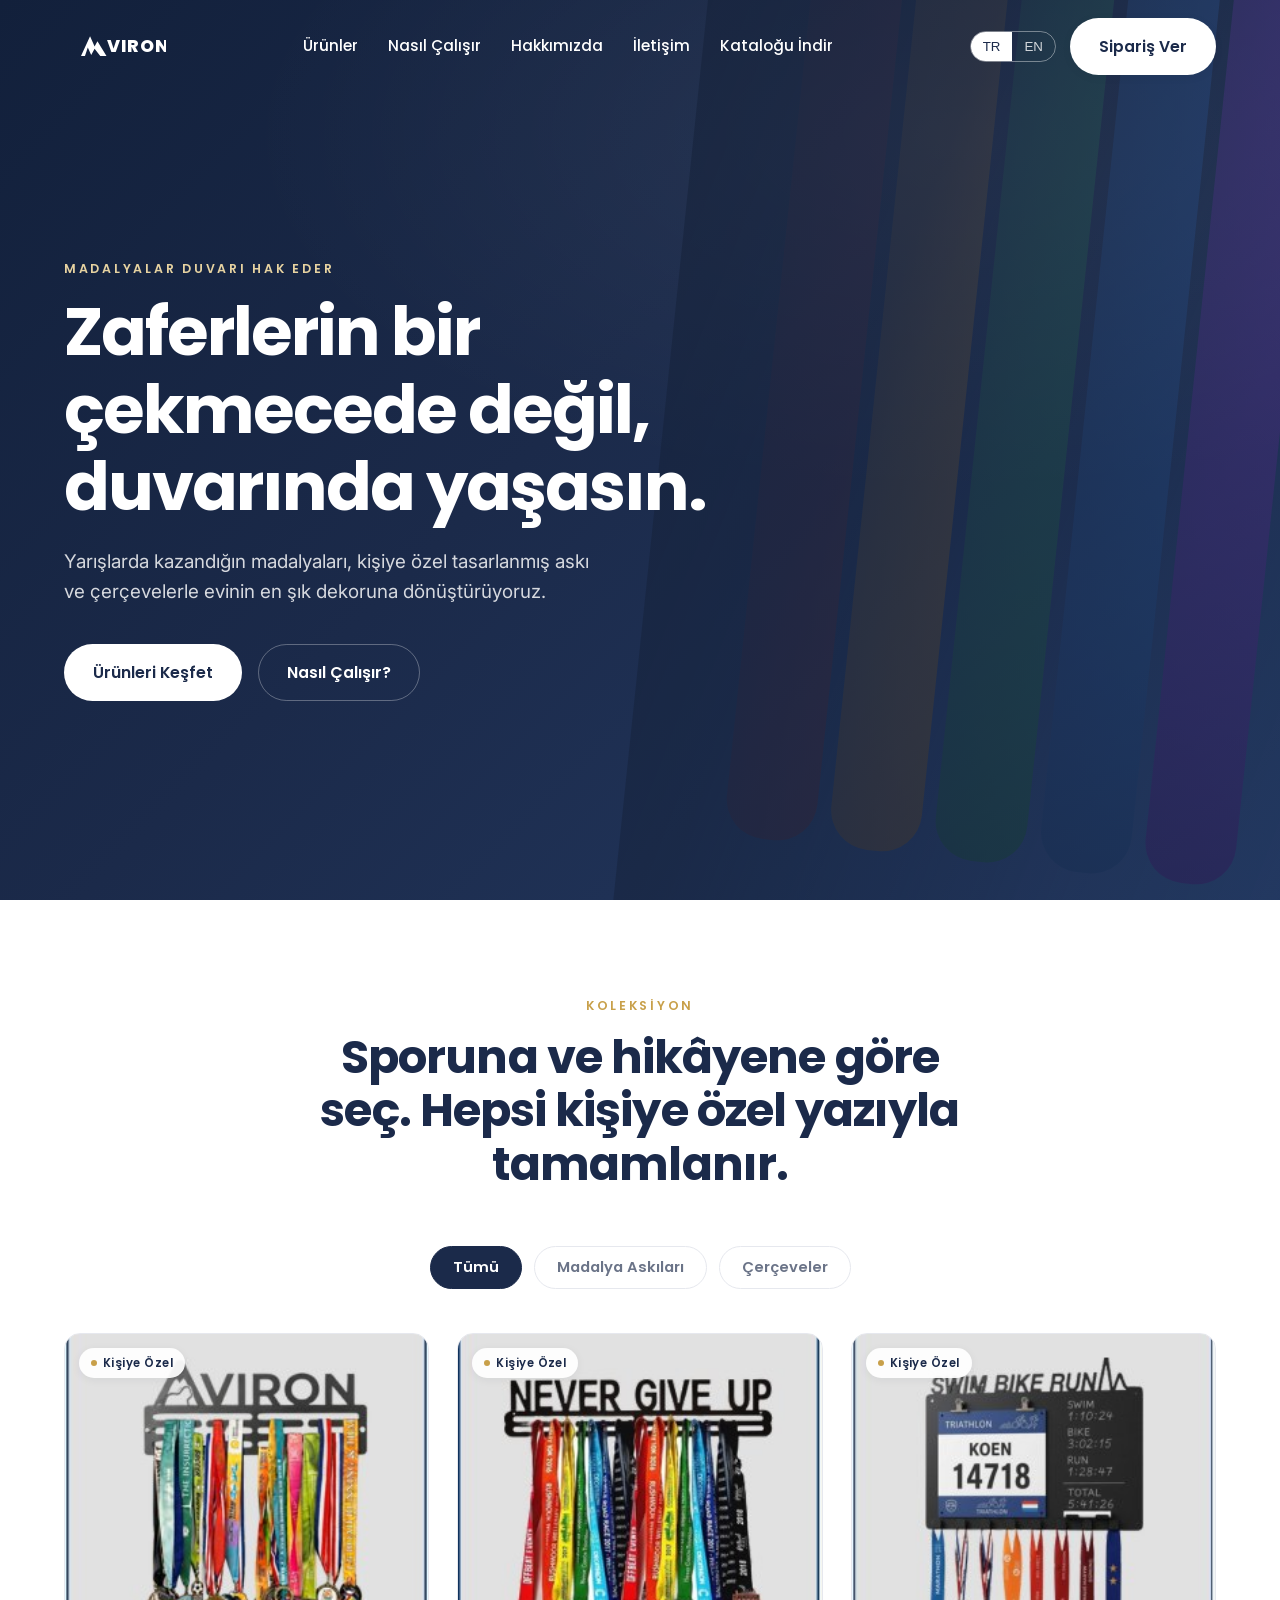
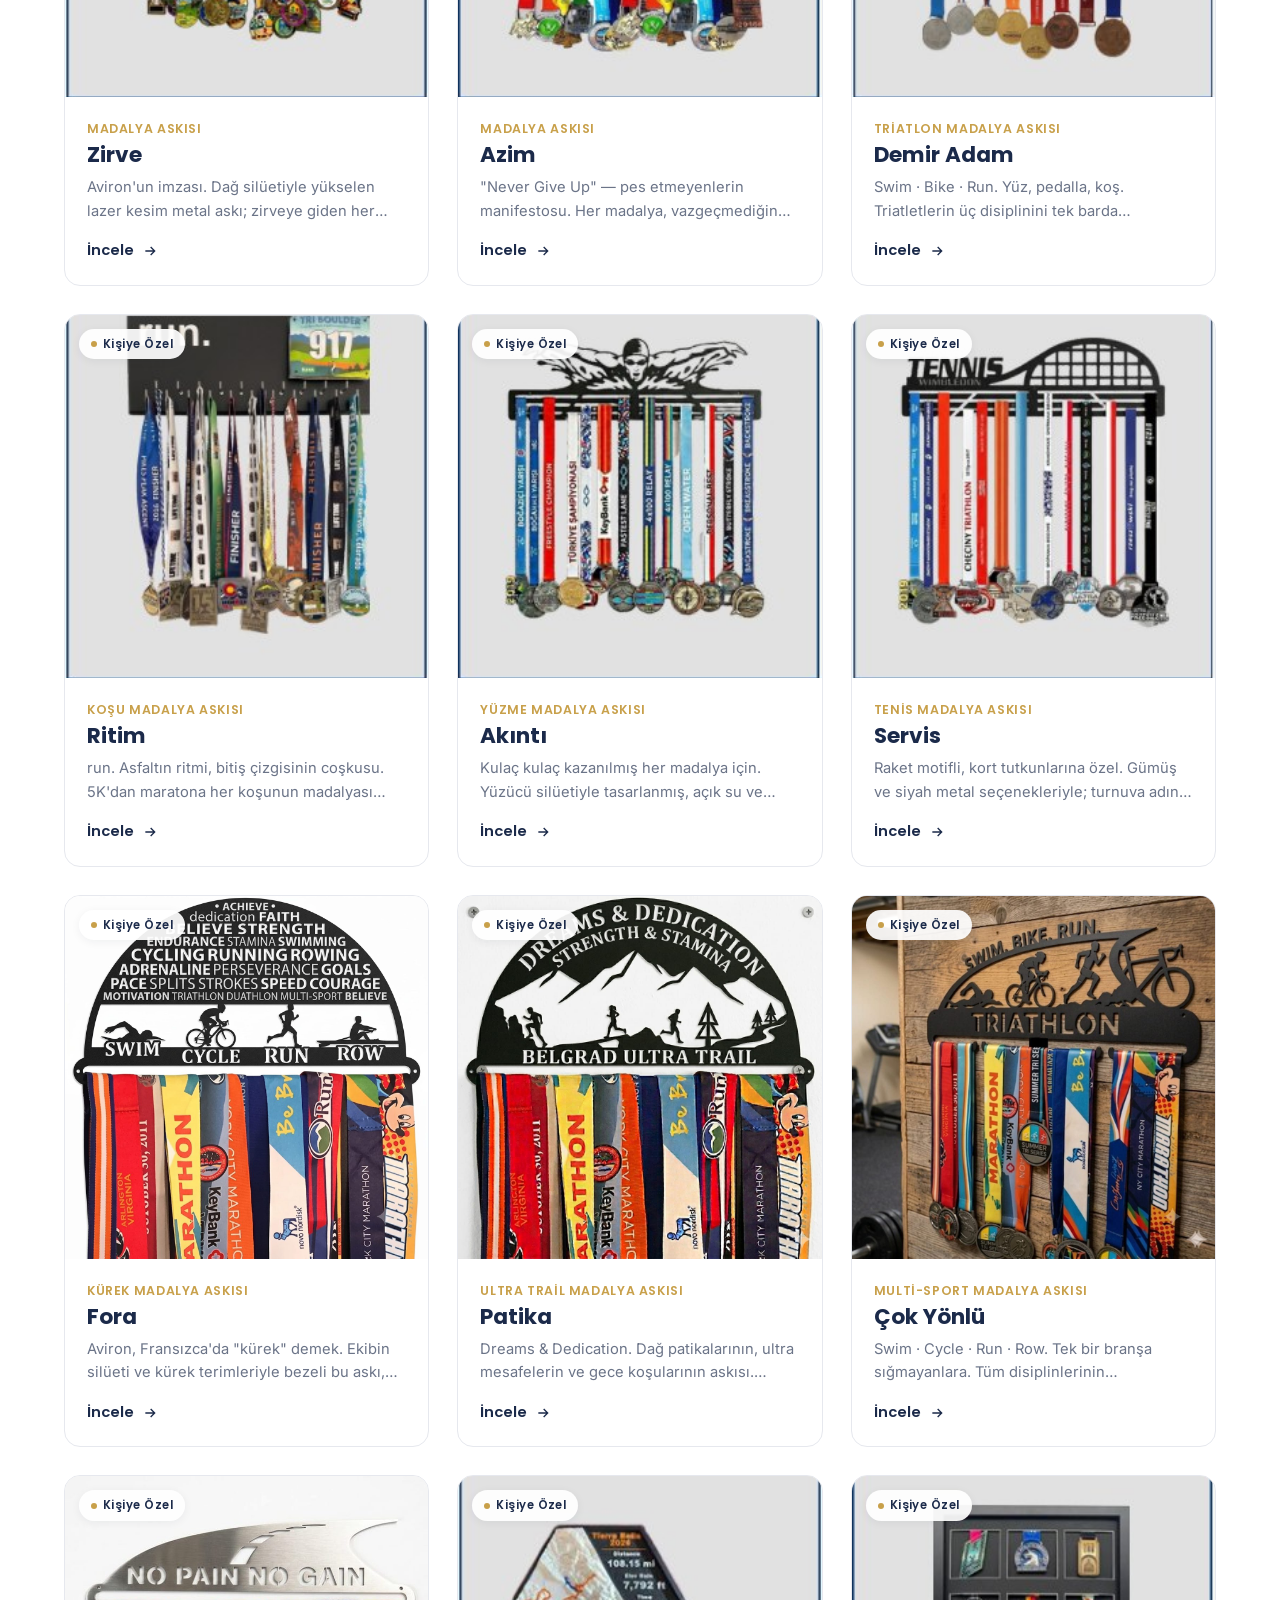
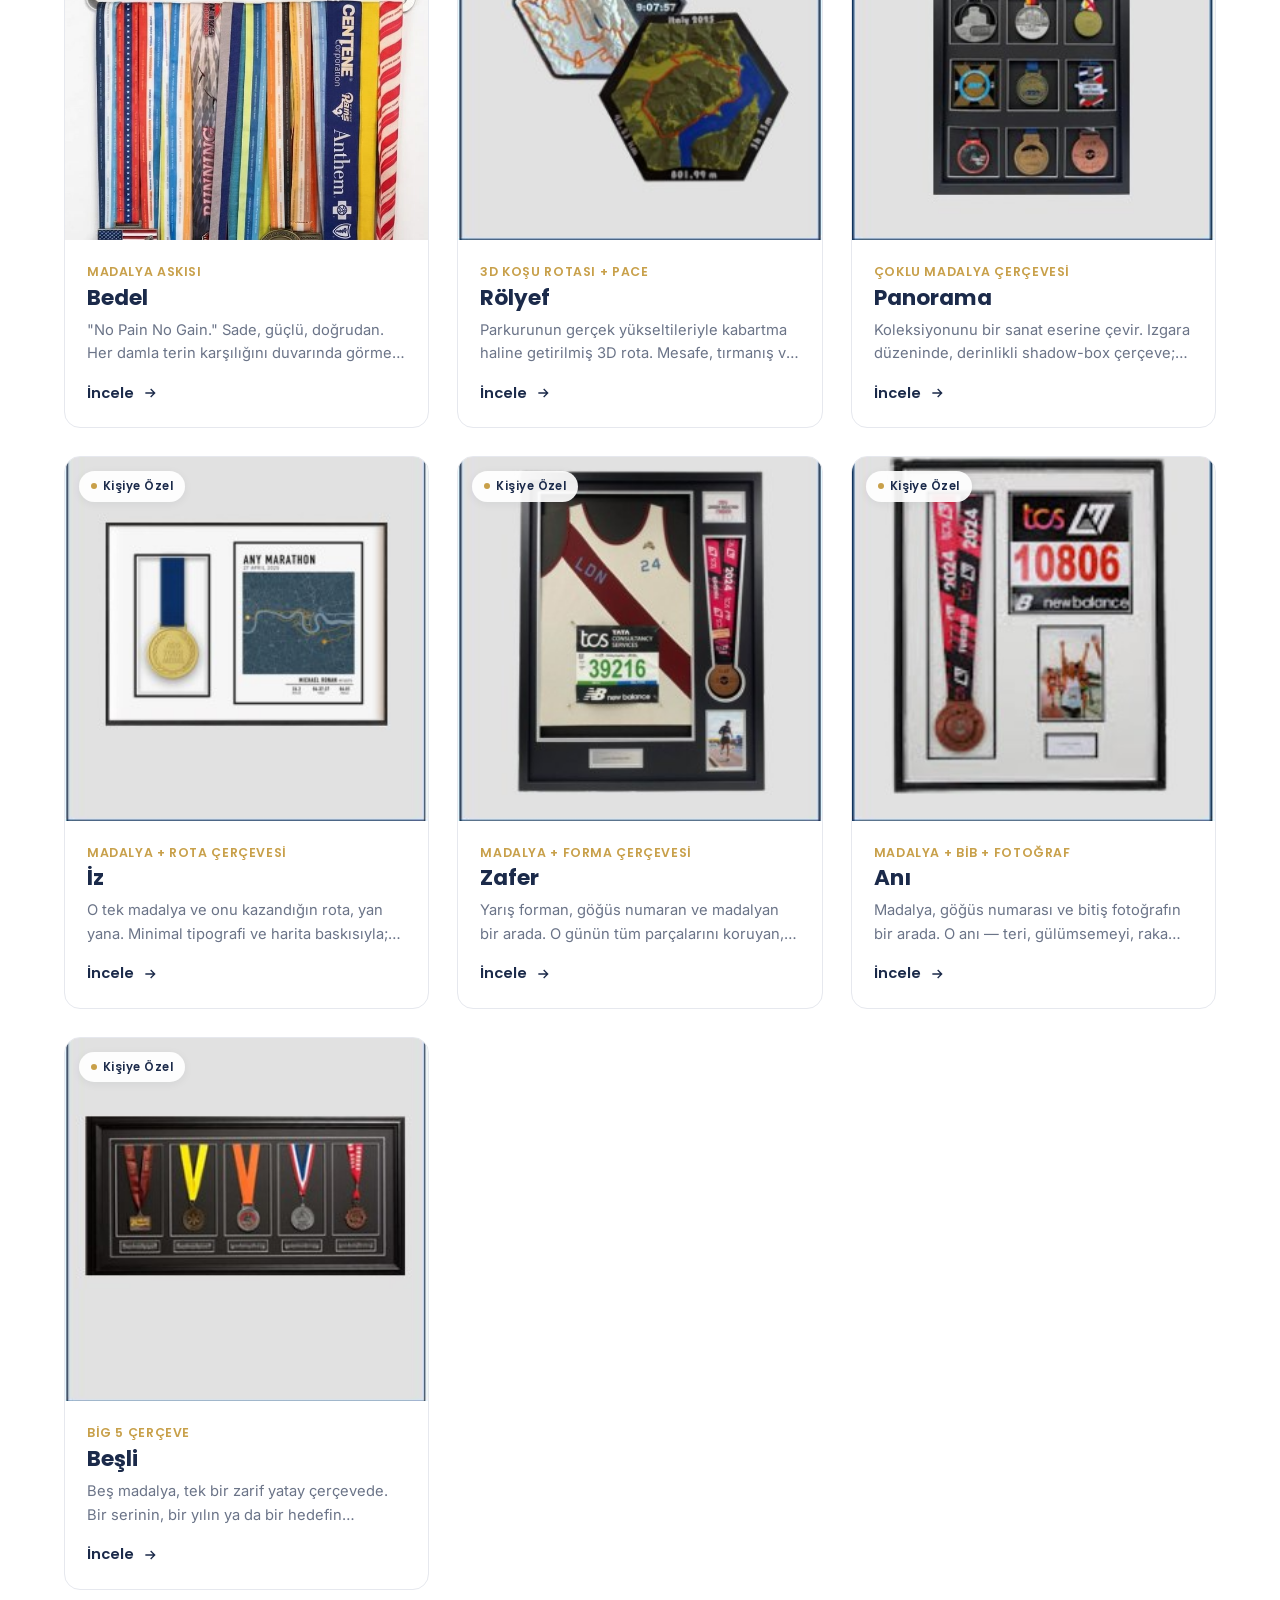
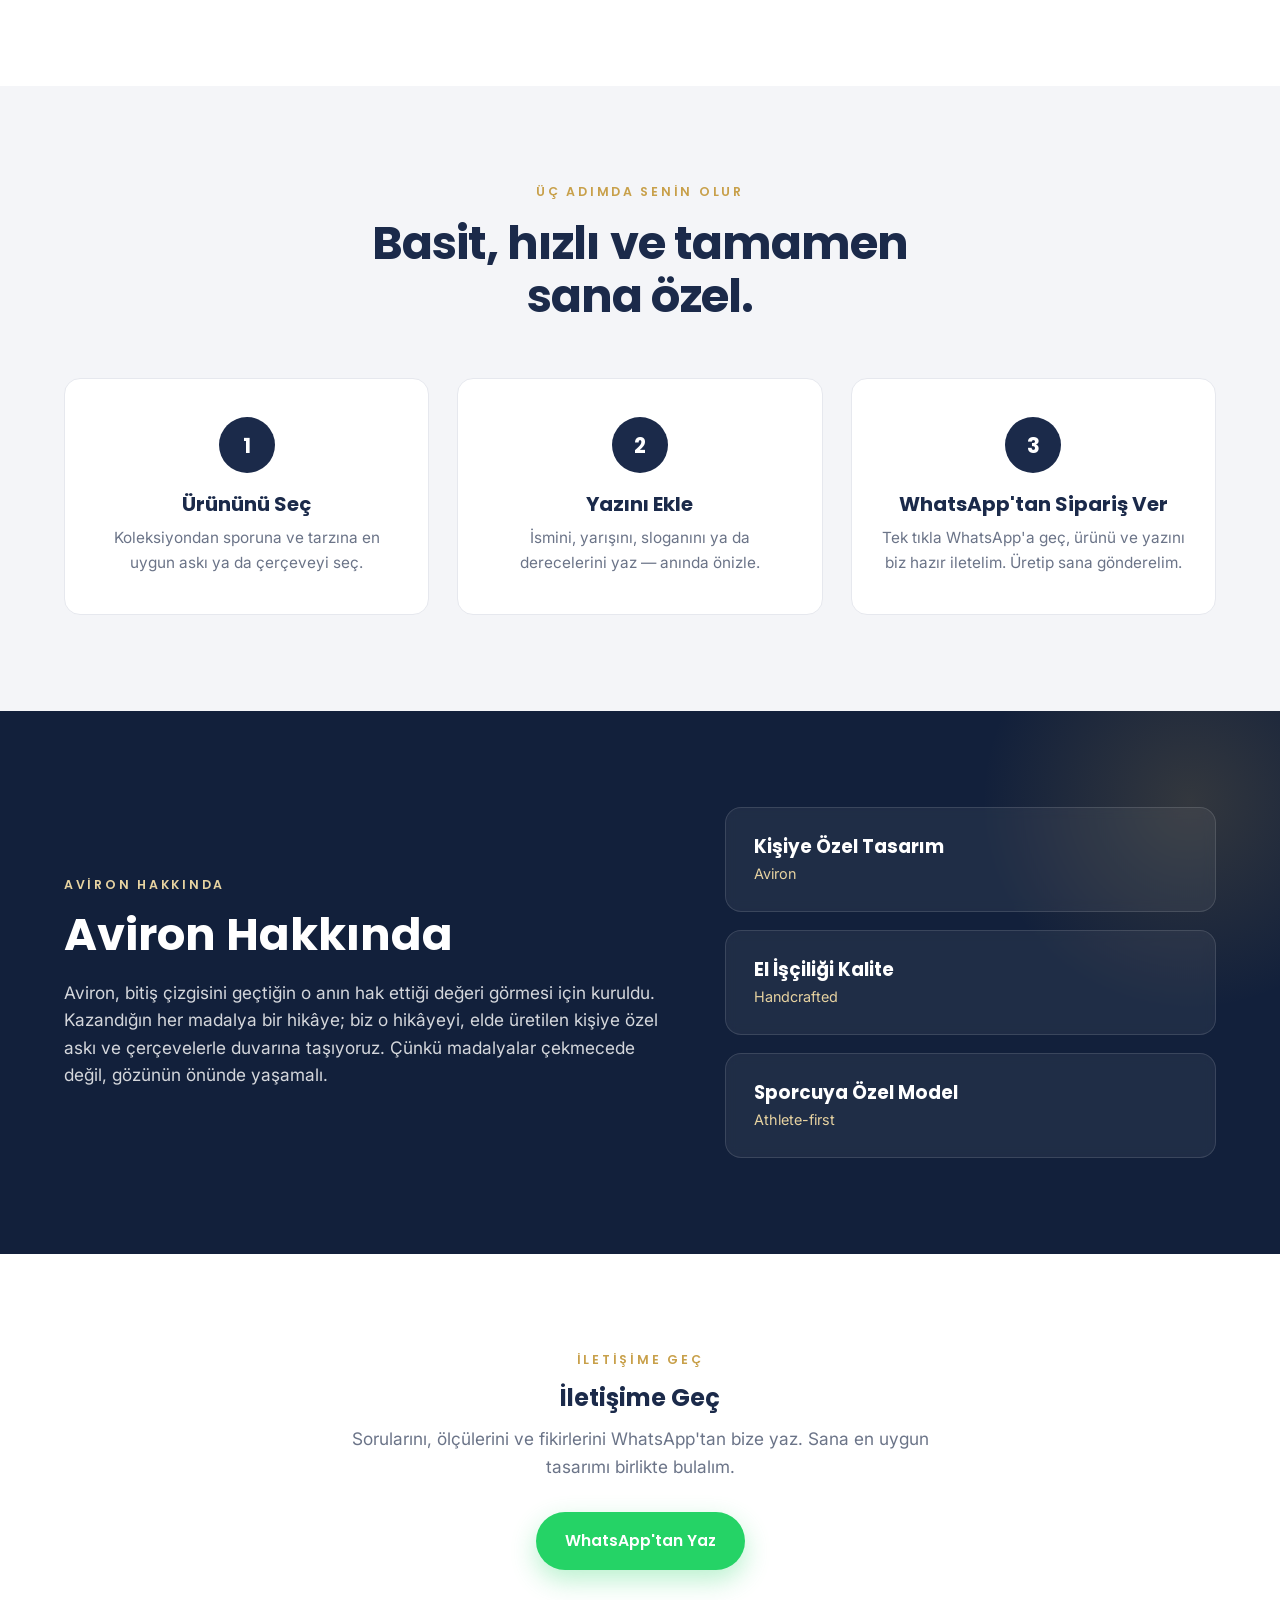
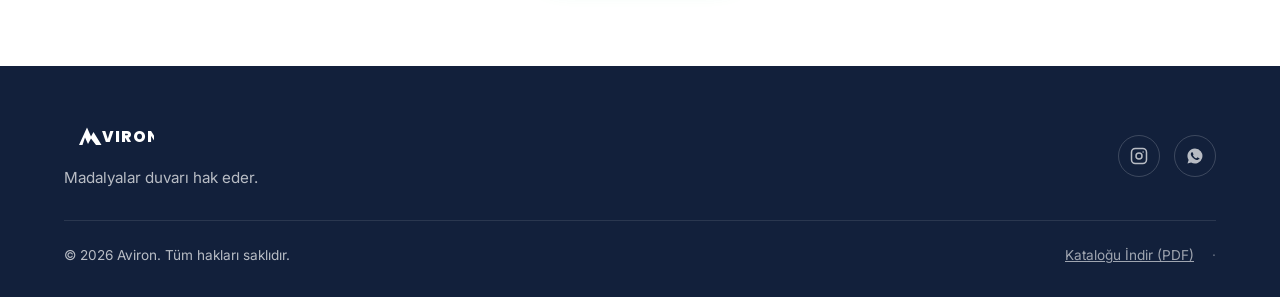
==== index.html @ 5ea45c28 "Add Aviron promo site with hidden admin panel Static, backend-free promo site for Aviron ("Medals De" ====
<!DOCTYPE html>
<html lang="tr">
<head>
  <meta charset="UTF-8">
  <meta name="viewport" content="width=device-width, initial-scale=1.0">
  <title>Aviron — Medals Deserve Walls</title>
  <meta name="description" content="Yarışlarda kazandığın madalyaları kişiye özel askı ve çerçevelerle evinin en şık dekoruna dönüştürüyoruz. Medals deserve walls.">
  <link rel="icon" type="image/svg+xml" href="assets/img/logo.svg">
  <link rel="preconnect" href="https://fonts.googleapis.com">
  <link rel="preconnect" href="https://fonts.gstatic.com" crossorigin>
  <link href="https://fonts.googleapis.com/css2?family=Inter:wght@400;500;600&family=Poppins:wght@500;600;700;800&display=swap" rel="stylesheet">
  <link rel="stylesheet" href="assets/css/style.css">
</head>
<body>

  <!-- ================= HEADER ================= -->
  <header class="site-header" id="header">
    <div class="container header-inner">
      <a href="#" class="logo" aria-label="Aviron">
        <svg viewBox="0 0 360 120" fill="currentColor" role="img" aria-label="Aviron">
          <path d="M60 92 L92 22 L108 58 L118 40 L150 92 L128 92 L108 66 L96 88 L84 62 L74 92 Z"/>
          <text x="150" y="78" font-family="Poppins,'Segoe UI',sans-serif" font-size="62" font-weight="800" letter-spacing="4">VIRON</text>
        </svg>
      </a>
      <nav class="nav" id="nav">
        <a href="#products" data-i18n="nav.products">Ürünler</a>
        <a href="#how" data-i18n="nav.how">Nasıl Çalışır</a>
        <a href="#about" data-i18n="nav.about">Hakkımızda</a>
        <a href="#contact" data-i18n="nav.contact">İletişim</a>
        <a href="#" id="navCatalog" data-i18n="nav.catalog">Kataloğu İndir</a>
      </nav>
      <div class="header-actions">
        <div class="lang-toggle" id="langToggle">
          <button data-lang="tr">TR</button>
          <button data-lang="en">EN</button>
        </div>
        <a href="#products" class="btn btn-primary nav-order-desktop" data-i18n="nav.order">Sipariş Ver</a>
        <button class="menu-toggle" id="menuToggle" aria-label="Menu">
          <span></span><span></span><span></span>
        </button>
      </div>
    </div>
  </header>

  <!-- ================= HERO ================= -->
  <section class="hero">
    <div class="hero-bg"></div>
    <div class="hero-ribbons"><span></span><span></span><span></span><span></span><span></span></div>
    <div class="container">
      <div class="hero-content">
        <span class="eyebrow" data-i18n="hero.tagline">MADALYALAR DUVARI HAK EDER</span>
        <h1 data-i18n="hero.title">Zaferlerin bir çekmecede değil, duvarında yaşasın.</h1>
        <p data-i18n="hero.subtitle">Yarışlarda kazandığın madalyaları, kişiye özel tasarlanmış askı ve çerçevelerle evinin en şık dekoruna dönüştürüyoruz.</p>
        <div class="hero-actions">
          <a href="#products" class="btn btn-light" data-i18n="hero.cta">Ürünleri Keşfet</a>
          <a href="#how" class="btn btn-ghost" style="color:#fff;border-color:rgba(255,255,255,.3)" data-i18n="hero.cta2">Nasıl Çalışır?</a>
        </div>
      </div>
    </div>
  </section>

  <!-- ================= PRODUCTS ================= -->
  <section class="section" id="products">
    <div class="container">
      <div class="section-head reveal">
        <span class="eyebrow" data-i18n="products.title">Koleksiyon</span>
        <h2 data-i18n="products.subtitle">Sporuna ve hikâyene göre seç.</h2>
      </div>
      <div class="filters reveal" id="filters">
        <button class="filter-btn active" data-filter="all" data-i18n="filter.all">Tümü</button>
        <button class="filter-btn" data-filter="aski" data-i18n="filter.aski">Madalya Askıları</button>
        <button class="filter-btn" data-filter="cerceve" data-i18n="filter.cerceve">Çerçeveler</button>
      </div>
      <div class="grid" id="productGrid"><!-- JS renders here --></div>
    </div>
  </section>

  <!-- ================= HOW IT WORKS ================= -->
  <section class="section how" id="how">
    <div class="container">
      <div class="section-head reveal">
        <span class="eyebrow" data-i18n="how.title">Üç Adımda Senin Olur</span>
        <h2 data-i18n="how.subtitle">Basit, hızlı ve tamamen sana özel.</h2>
      </div>
      <div class="steps">
        <div class="step reveal">
          <div class="step-num">1</div>
          <h3 data-i18n="how.step1.t">Ürününü Seç</h3>
          <p data-i18n="how.step1.d">Koleksiyondan sporuna en uygun askı ya da çerçeveyi seç.</p>
        </div>
        <div class="step reveal">
          <div class="step-num">2</div>
          <h3 data-i18n="how.step2.t">Yazını Ekle</h3>
          <p data-i18n="how.step2.d">İsmini, yarışını ya da sloganını yaz — anında önizle.</p>
        </div>
        <div class="step reveal">
          <div class="step-num">3</div>
          <h3 data-i18n="how.step3.t">WhatsApp'tan Sipariş Ver</h3>
          <p data-i18n="how.step3.d">Tek tıkla WhatsApp'a geç, ürünü ve yazını biz hazır iletelim.</p>
        </div>
      </div>
    </div>
  </section>

  <!-- ================= ABOUT ================= -->
  <section class="section about" id="about">
    <div class="container">
      <div class="about-inner">
        <div class="reveal">
          <span class="eyebrow" data-i18n="about.title">Aviron Hakkında</span>
          <h2 data-i18n="about.title">Aviron Hakkında</h2>
          <p data-i18n="about.body">Aviron, bitiş çizgisini geçtiğin o anın hak ettiği değeri görmesi için kuruldu.</p>
        </div>
        <div class="stats reveal">
          <div class="stat"><b data-i18n="about.stat1">Kişiye Özel Tasarım</b><span>Aviron</span></div>
          <div class="stat"><b data-i18n="about.stat2">El İşçiliği Kalite</b><span>Handcrafted</span></div>
          <div class="stat"><b data-i18n="about.stat3">Sporcuya Özel Model</b><span>Athlete-first</span></div>
        </div>
      </div>
    </div>
  </section>

  <!-- ================= CONTACT ================= -->
  <section class="section contact" id="contact">
    <div class="container reveal">
      <span class="eyebrow" data-i18n="contact.title">İletişime Geç</span>
      <h2 data-i18n="contact.title">İletişime Geç</h2>
      <p data-i18n="contact.subtitle">Sorularını ve fikirlerini WhatsApp'tan bize yaz.</p>
      <a href="#" class="btn btn-wa" id="contactWa" data-i18n="contact.whatsapp">WhatsApp'tan Yaz</a>
    </div>
  </section>

  <!-- ================= FOOTER ================= -->
  <footer class="site-footer">
    <div class="container">
      <div class="footer-inner">
        <div>
          <a href="#" class="logo" style="margin-bottom:14px">
            <svg viewBox="0 0 360 120" fill="currentColor" role="img" aria-label="Aviron">
              <path d="M60 92 L92 22 L108 58 L118 40 L150 92 L128 92 L108 66 L96 88 L84 62 L74 92 Z"/>
              <text x="150" y="78" font-family="Poppins,'Segoe UI',sans-serif" font-size="62" font-weight="800" letter-spacing="4">VIRON</text>
            </svg>
          </a>
          <p data-i18n="footer.tagline">Madalyalar duvarı hak eder.</p>
        </div>
        <div class="footer-social">
          <a href="#" id="footerIg" aria-label="Instagram">
            <svg viewBox="0 0 24 24" fill="none" stroke="currentColor" stroke-width="2"><rect x="2" y="2" width="20" height="20" rx="5"/><circle cx="12" cy="12" r="4"/><circle cx="17.5" cy="6.5" r="1" fill="currentColor" stroke="none"/></svg>
          </a>
          <a href="#" id="footerWa" aria-label="WhatsApp">
            <svg viewBox="0 0 24 24" fill="currentColor"><path d="M12 2a10 10 0 0 0-8.5 15.3L2 22l4.8-1.4A10 10 0 1 0 12 2Zm5.3 14.1c-.2.6-1.3 1.2-1.8 1.2-.5.1-1 .2-3.3-.7-2.8-1.1-4.6-4-4.7-4.2-.1-.2-1.1-1.5-1.1-2.8 0-1.3.7-2 .9-2.2.2-.3.5-.3.7-.3h.5c.2 0 .4 0 .6.5l.8 2c.1.2.1.3 0 .5l-.4.6c-.2.2-.3.4-.1.7.2.3.8 1.3 1.7 2.1 1.2 1 2.1 1.3 2.4 1.5.3.1.5.1.6-.1l.7-.9c.2-.3.4-.2.6-.1l1.9.9c.3.1.4.2.5.3 0 .2 0 .8-.2 1.5Z"/></svg>
          </a>
        </div>
      </div>
      <div class="footer-bottom">
        <span>© <span id="year"></span> Aviron. <span data-i18n="footer.rights">Tüm hakları saklıdır.</span></span>
        <span style="display:flex;gap:18px;align-items:center">
          <a href="#" id="footerCatalog" style="opacity:.85;text-decoration:underline" data-i18n="catalog.download">Kataloğu İndir (PDF)</a>
          <a href="/admin.html" rel="nofollow">·</a>
        </span>
      </div>
    </div>
  </footer>

  <!-- ================= PRODUCT DETAIL OVERLAY ================= -->
  <div class="detail-overlay" id="detailOverlay">
    <div class="detail" id="detailBox"><!-- JS renders here --></div>
  </div>

  <script src="assets/js/config.js"></script>
  <script src="assets/js/products.js"></script>
  <script src="assets/js/app.js"></script>
</body>
</html>
---- assets/css/style.css ----
/* ============================================================
   AVIRON — Design System
   ============================================================ */
:root{
  --navy:#1B2A4A;
  --navy-2:#243a63;
  --navy-deep:#12203b;
  --ink:#1c2230;
  --muted:#6b7488;
  --line:#e6e8ee;
  --bg:#ffffff;
  --bg-soft:#f4f5f8;
  --bg-soft-2:#eceef3;
  --white:#ffffff;
  --gold:#c8a04a;
  --gold-soft:#e7d3a1;
  /* medal ribbon accents */
  --r1:#e23b3b; --r2:#f0a125; --r3:#2fa36b; --r4:#2f6fd0; --r5:#7a3fd0;
  --radius:16px;
  --radius-sm:10px;
  --shadow-sm:0 2px 10px rgba(18,32,59,.06);
  --shadow:0 14px 40px rgba(18,32,59,.12);
  --shadow-lg:0 30px 80px rgba(18,32,59,.20);
  --ease:cubic-bezier(.22,.61,.36,1);
  --maxw:1200px;
  --font-head:'Poppins','Segoe UI',sans-serif;
  --font-body:'Inter','Segoe UI',sans-serif;
}
*{box-sizing:border-box;margin:0;padding:0}
html{scroll-behavior:smooth}
body{
  font-family:var(--font-body);
  color:var(--ink);
  background:var(--bg);
  line-height:1.6;
  -webkit-font-smoothing:antialiased;
  overflow-x:hidden;
}
h1,h2,h3,h4{font-family:var(--font-head);font-weight:700;line-height:1.15;color:var(--navy)}
a{color:inherit;text-decoration:none}
img{max-width:100%;display:block}
.container{max-width:var(--maxw);margin:0 auto;padding:0 24px}
.eyebrow{
  font-family:var(--font-head);font-weight:600;font-size:.78rem;letter-spacing:.22em;
  text-transform:uppercase;color:var(--gold);margin-bottom:14px;display:block
}
.section{padding:96px 0}
.section-head{max-width:640px;margin:0 auto 56px;text-align:center}
.section-head h2{font-size:clamp(1.9rem,4vw,2.9rem);letter-spacing:-.02em}
.section-head p{color:var(--muted);margin-top:14px;font-size:1.06rem}

/* ---------- Buttons ---------- */
.btn{
  display:inline-flex;align-items:center;gap:10px;justify-content:center;
  font-family:var(--font-head);font-weight:600;font-size:.98rem;
  padding:15px 28px;border-radius:100px;border:1.5px solid transparent;
  cursor:pointer;transition:transform .25s var(--ease),box-shadow .25s var(--ease),background .25s,color .25s;
  white-space:nowrap;
}
.btn:hover{transform:translateY(-2px)}
.btn-primary{background:var(--navy);color:#fff;box-shadow:var(--shadow-sm)}
.btn-primary:hover{background:var(--navy-2);box-shadow:var(--shadow)}
.btn-ghost{background:transparent;color:var(--navy);border-color:var(--line)}
.btn-ghost:hover{border-color:var(--navy);background:var(--bg-soft)}
.btn-light{background:#fff;color:var(--navy)}
.btn-wa{background:#25D366;color:#fff;box-shadow:0 10px 26px rgba(37,211,102,.32)}
.btn-wa:hover{background:#1eb958;box-shadow:0 16px 34px rgba(37,211,102,.4)}
.btn-block{width:100%}
.btn svg{width:20px;height:20px}

/* ---------- Header ---------- */
.site-header{
  position:fixed;top:0;left:0;right:0;z-index:100;
  padding:18px 0;transition:padding .3s var(--ease),background .3s,box-shadow .3s;
}
.site-header.scrolled{padding:10px 0;background:rgba(255,255,255,.9);backdrop-filter:blur(14px);box-shadow:var(--shadow-sm)}
.header-inner{display:flex;align-items:center;justify-content:space-between;gap:24px}
.logo{display:flex;align-items:center;color:var(--navy)}
.logo svg{height:34px;width:auto;display:block}
/* Inline SVG uses currentColor, so the logo follows the .logo color.
   White over the dark hero, navy once the header gains a light background. */
.site-header .logo{color:#fff;transition:color .3s}
.site-header.scrolled .logo{color:var(--navy)}
.nav{display:flex;align-items:center;gap:30px}
.nav a{font-family:var(--font-head);font-weight:500;font-size:.95rem;color:var(--ink);position:relative;transition:color .2s}
.nav a::after{content:"";position:absolute;left:0;bottom:-6px;width:0;height:2px;background:var(--gold);transition:width .3s var(--ease)}
.nav a:hover{color:var(--navy)}
.nav a:hover::after{width:100%}
.header-actions{display:flex;align-items:center;gap:14px}
.lang-toggle{
  display:flex;border:1.5px solid var(--line);border-radius:100px;overflow:hidden;font-family:var(--font-head);font-weight:600;font-size:.8rem
}
.lang-toggle button{background:transparent;border:none;padding:7px 12px;cursor:pointer;color:var(--muted);transition:.2s}
.lang-toggle button.active{background:var(--navy);color:#fff}
.menu-toggle{display:none;background:none;border:none;cursor:pointer;padding:6px}
.menu-toggle span{display:block;width:24px;height:2px;background:var(--navy);margin:5px 0;transition:.3s}

/* --- Adaptive header: light controls over the dark hero (top),
       switching to normal dark-on-light once the header is scrolled --- */
.site-header .nav a{color:#fff}
.site-header .nav a:hover{color:#fff}
.site-header.scrolled .nav a{color:var(--ink)}
.site-header.scrolled .nav a:hover{color:var(--navy)}

.site-header .lang-toggle{border-color:rgba(255,255,255,.4)}
.site-header .lang-toggle button{color:rgba(255,255,255,.8)}
.site-header .lang-toggle button.active{background:#fff;color:var(--navy)}
.site-header.scrolled .lang-toggle{border-color:var(--line)}
.site-header.scrolled .lang-toggle button{color:var(--muted)}
.site-header.scrolled .lang-toggle button.active{background:var(--navy);color:#fff}

.site-header .nav-order-desktop{background:#fff;color:var(--navy)}
.site-header .nav-order-desktop:hover{background:rgba(255,255,255,.88)}
.site-header.scrolled .nav-order-desktop{background:var(--navy);color:#fff}
.site-header.scrolled .nav-order-desktop:hover{background:var(--navy-2)}

.site-header .menu-toggle span{background:#fff}
.site-header.scrolled .menu-toggle span{background:var(--navy)}

/* ---------- Hero ---------- */
.hero{position:relative;min-height:100vh;display:flex;align-items:center;overflow:hidden;background:var(--navy-deep)}
.hero-bg{position:absolute;inset:0;z-index:0}
.hero-bg::before{
  content:"";position:absolute;inset:0;
  background:
    radial-gradient(1200px 600px at 75% 15%, rgba(255,255,255,.06), transparent 60%),
    linear-gradient(135deg,#12203b 0%,#1B2A4A 45%,#243a63 100%);
}
.hero-ribbons{position:absolute;top:-6%;right:-4%;bottom:-6%;width:40%;display:flex;gap:14px;
  opacity:.5;z-index:0;transform:rotate(6deg);transform-origin:top right;filter:saturate(.85)}
.hero-ribbons span{flex:1;border-radius:0 0 40px 40px;transform:translateY(-6%);animation:sway 7s ease-in-out infinite}
.hero-ribbons span:nth-child(1){background:linear-gradient(180deg,var(--r1),#5c1717);animation-delay:0s}
.hero-ribbons span:nth-child(2){background:linear-gradient(180deg,var(--r2),#6b430c);animation-delay:.5s}
.hero-ribbons span:nth-child(3){background:linear-gradient(180deg,var(--r3),#0f4429);animation-delay:1s}
.hero-ribbons span:nth-child(4){background:linear-gradient(180deg,var(--r4),#12305e);animation-delay:1.5s}
.hero-ribbons span:nth-child(5){background:linear-gradient(180deg,var(--r5),#331861);animation-delay:2s}
.hero-ribbons::after{content:"";position:absolute;inset:-20%;
  background:linear-gradient(105deg,var(--navy-deep) 8%,rgba(18,32,59,.85) 34%,rgba(18,32,59,.25) 70%,transparent 100%)}
@keyframes sway{0%,100%{transform:translateY(-6%)}50%{transform:translateY(-2%)}}
.hero .container{position:relative;z-index:2;width:100%}
.hero-content{max-width:660px;color:#fff;padding:120px 0 60px}
.hero-content .eyebrow{color:var(--gold-soft)}
.hero-content h1{color:#fff;font-size:clamp(2.4rem,5.5vw,4.2rem);letter-spacing:-.03em;margin-bottom:22px}
.hero-content p{font-size:1.18rem;color:rgba(255,255,255,.82);max-width:540px;margin-bottom:36px}
.hero-actions{display:flex;gap:16px;flex-wrap:wrap}
.scroll-cue{position:absolute;bottom:28px;left:50%;transform:translateX(-50%);z-index:2;color:rgba(255,255,255,.6);font-size:.75rem;letter-spacing:.2em;text-transform:uppercase;animation:bob 2s ease-in-out infinite}
@keyframes bob{0%,100%{transform:translateX(-50%) translateY(0)}50%{transform:translateX(-50%) translateY(8px)}}

/* ---------- Products ---------- */
.filters{display:flex;justify-content:center;gap:12px;margin-bottom:44px;flex-wrap:wrap}
.filter-btn{
  font-family:var(--font-head);font-weight:600;font-size:.92rem;
  padding:10px 22px;border-radius:100px;border:1.5px solid var(--line);
  background:#fff;color:var(--muted);cursor:pointer;transition:.25s var(--ease)
}
.filter-btn:hover{border-color:var(--navy);color:var(--navy)}
.filter-btn.active{background:var(--navy);color:#fff;border-color:var(--navy)}
.grid{display:grid;grid-template-columns:repeat(3,1fr);gap:28px}
.card{
  background:#fff;border:1px solid var(--line);border-radius:var(--radius);overflow:hidden;
  cursor:pointer;transition:transform .35s var(--ease),box-shadow .35s var(--ease),border-color .35s;
  display:flex;flex-direction:column;
}
.card:hover{transform:translateY(-6px);box-shadow:var(--shadow);border-color:transparent}
.card-media{position:relative;aspect-ratio:1/1;background:var(--bg-soft);overflow:hidden}
.card-media img{width:100%;height:100%;object-fit:cover;transition:transform .6s var(--ease)}
.card:hover .card-media img{transform:scale(1.06)}
.badge{
  position:absolute;top:14px;left:14px;z-index:2;
  background:rgba(255,255,255,.92);color:var(--navy);font-family:var(--font-head);
  font-weight:600;font-size:.72rem;letter-spacing:.04em;padding:6px 12px;border-radius:100px;
  display:inline-flex;align-items:center;gap:6px;box-shadow:var(--shadow-sm)
}
.badge .dot{width:6px;height:6px;border-radius:50%;background:var(--gold)}
.card-body{padding:22px;display:flex;flex-direction:column;flex:1}
.card-sub{font-size:.78rem;letter-spacing:.05em;text-transform:uppercase;color:var(--gold);font-weight:600;font-family:var(--font-head)}
.card-title{font-size:1.35rem;margin:4px 0 8px}
.card-desc{color:var(--muted);font-size:.92rem;flex:1;display:-webkit-box;-webkit-line-clamp:2;-webkit-box-orient:vertical;overflow:hidden}
.card-price{margin-top:12px;font-family:var(--font-head);font-weight:700;color:var(--navy);font-size:1.15rem}
.card-cta{margin-top:16px;font-family:var(--font-head);font-weight:600;color:var(--navy);font-size:.92rem;display:inline-flex;align-items:center;gap:8px;transition:gap .25s}
.card:hover .card-cta{gap:14px}

/* ---------- How it works ---------- */
.how{background:var(--bg-soft)}
.steps{display:grid;grid-template-columns:repeat(3,1fr);gap:28px}
.step{background:#fff;border-radius:var(--radius);padding:38px 30px;text-align:center;border:1px solid var(--line);position:relative;transition:transform .3s var(--ease),box-shadow .3s}
.step:hover{transform:translateY(-4px);box-shadow:var(--shadow)}
.step-num{
  width:56px;height:56px;border-radius:50%;background:var(--navy);color:#fff;
  display:flex;align-items:center;justify-content:center;font-family:var(--font-head);
  font-weight:700;font-size:1.3rem;margin:0 auto 20px
}
.step h3{font-size:1.25rem;margin-bottom:10px}
.step p{color:var(--muted);font-size:.96rem}

/* ---------- About ---------- */
.about{background:var(--navy-deep);color:#fff;position:relative;overflow:hidden}
.about::before{content:"";position:absolute;top:-120px;right:-120px;width:420px;height:420px;border-radius:50%;background:radial-gradient(circle,rgba(200,160,74,.18),transparent 70%)}
.about-inner{display:grid;grid-template-columns:1.1fr .9fr;gap:60px;align-items:center;position:relative;z-index:1}
.about h2{color:#fff;font-size:clamp(1.9rem,4vw,2.8rem)}
.about-inner .eyebrow{color:var(--gold-soft)}
.about p{color:rgba(255,255,255,.82);font-size:1.08rem;margin-top:18px}
.stats{display:flex;flex-direction:column;gap:18px}
.stat{background:rgba(255,255,255,.06);border:1px solid rgba(255,255,255,.12);border-radius:var(--radius);padding:24px 28px;backdrop-filter:blur(6px)}
.stat b{font-family:var(--font-head);font-size:1.15rem;color:#fff;display:block}
.stat span{color:var(--gold-soft);font-size:.9rem}

/* ---------- Contact ---------- */
.contact{text-align:center}
.contact .container{max-width:680px}
.contact p{color:var(--muted);font-size:1.08rem;margin:14px 0 32px}

/* ---------- Footer ---------- */
.site-footer{background:var(--navy-deep);color:rgba(255,255,255,.7);padding:56px 0 30px}
.footer-inner{display:flex;justify-content:space-between;align-items:center;gap:24px;flex-wrap:wrap;padding-bottom:30px;border-bottom:1px solid rgba(255,255,255,.1)}
.site-footer .logo{color:#fff}
.site-footer .logo svg{height:30px}
.footer-inner p{max-width:320px;font-size:.95rem}
.footer-social{display:flex;gap:14px}
.footer-social a{width:42px;height:42px;border-radius:50%;border:1px solid rgba(255,255,255,.18);display:flex;align-items:center;justify-content:center;transition:.25s}
.footer-social a:hover{background:#fff;color:var(--navy);border-color:#fff}
.footer-social svg{width:18px;height:18px}
.footer-bottom{padding-top:24px;font-size:.85rem;display:flex;justify-content:space-between;flex-wrap:wrap;gap:8px}
.footer-bottom a{opacity:.5;transition:.2s}
.footer-bottom a:hover{opacity:1}

/* ---------- Product Detail (modal/overlay) ---------- */
.detail-overlay{
  position:fixed;inset:0;z-index:200;background:rgba(18,32,59,.55);backdrop-filter:blur(6px);
  display:flex;align-items:flex-start;justify-content:center;padding:40px 20px;overflow-y:auto;
  opacity:0;visibility:hidden;transition:opacity .35s,visibility .35s
}
.detail-overlay.open{opacity:1;visibility:visible}
.detail{
  background:#fff;border-radius:var(--radius);max-width:1040px;width:100%;
  display:grid;grid-template-columns:1fr 1fr;overflow:hidden;box-shadow:var(--shadow-lg);
  transform:translateY(30px) scale(.98);transition:transform .4s var(--ease);margin:auto
}
.detail-overlay.open .detail{transform:translateY(0) scale(1)}
.detail-gallery{background:var(--bg-soft);padding:30px;display:flex;flex-direction:column;gap:16px}
.detail-main-img{border-radius:var(--radius-sm);overflow:hidden;background:#fff;aspect-ratio:1/1;box-shadow:var(--shadow-sm)}
.detail-main-img img{width:100%;height:100%;object-fit:cover}
.detail-thumbs{display:flex;gap:10px;flex-wrap:wrap}
.detail-thumbs button{width:64px;height:64px;border-radius:10px;overflow:hidden;border:2px solid transparent;cursor:pointer;background:#fff;padding:0;transition:border-color .2s}
.detail-thumbs button.active{border-color:var(--navy)}
.detail-thumbs img{width:100%;height:100%;object-fit:cover}
.detail-info{padding:40px;display:flex;flex-direction:column}
.detail-close{position:absolute;top:18px;right:18px;z-index:5;width:42px;height:42px;border-radius:50%;background:rgba(255,255,255,.9);border:1px solid var(--line);cursor:pointer;font-size:1.2rem;color:var(--navy);display:flex;align-items:center;justify-content:center;transition:.2s;box-shadow:var(--shadow-sm)}
.detail-close:hover{background:var(--navy);color:#fff;transform:rotate(90deg)}
.detail-info .card-sub{font-size:.82rem}
.detail-info h2{font-size:2rem;margin:6px 0 14px}
.detail-info>p{color:var(--muted);margin-bottom:20px}
.detail-price{font-family:var(--font-head);font-weight:700;color:var(--navy);font-size:1.7rem;margin-bottom:22px}
.customizer{background:var(--bg-soft);border-radius:var(--radius-sm);padding:22px;margin-bottom:24px}
.customizer label{font-family:var(--font-head);font-weight:600;font-size:.92rem;color:var(--navy);display:block;margin-bottom:6px}
.customizer .hint{font-size:.82rem;color:var(--muted);margin-bottom:12px}
.customizer input{
  width:100%;padding:14px 16px;border:1.5px solid var(--line);border-radius:10px;font-family:var(--font-body);
  font-size:1rem;background:#fff;transition:border-color .2s;color:var(--ink)
}
.customizer input:focus{outline:none;border-color:var(--navy)}
.preview-chip{margin-top:14px;font-size:.85rem;color:var(--muted)}
.preview-chip b{display:inline-block;margin-top:6px;background:var(--navy);color:#fff;padding:8px 16px;border-radius:8px;font-family:var(--font-head);letter-spacing:.08em;text-transform:uppercase;font-size:.95rem;max-width:100%;overflow:hidden;text-overflow:ellipsis;white-space:nowrap;vertical-align:middle}
.detail-order{margin-top:auto}
body.modal-open{overflow:hidden}

/* ---------- Reveal animation ---------- */
.reveal{opacity:0;transform:translateY(28px);transition:opacity .7s var(--ease),transform .7s var(--ease)}
.reveal.visible{opacity:1;transform:none}

/* ---------- Mobile nav ---------- */
@media(max-width:900px){
  .nav{
    position:fixed;top:0;right:-100%;height:100vh;width:min(300px,80vw);
    background:#fff;flex-direction:column;justify-content:center;gap:26px;
    box-shadow:var(--shadow-lg);transition:right .4s var(--ease);z-index:120;padding:40px
  }
  .nav.open{right:0}
  /* Off-canvas panel is white, so links stay dark regardless of header state */
  .nav a{font-size:1.2rem}
  .site-header .nav a,
  .site-header.scrolled .nav a{color:var(--ink)}
  .site-header .nav a:hover,
  .site-header.scrolled .nav a:hover{color:var(--navy)}
  .menu-toggle{display:block;z-index:130}
  /* When the menu is open the panel sits behind the icon — keep bars dark */
  .site-header .menu-toggle.open span{background:var(--navy)}
  .menu-toggle.open span:nth-child(1){transform:translateY(7px) rotate(45deg)}
  .menu-toggle.open span:nth-child(2){opacity:0}
  .menu-toggle.open span:nth-child(3){transform:translateY(-7px) rotate(-45deg)}
}
@media(max-width:1000px){
  .grid{grid-template-columns:repeat(2,1fr)}
  .steps{grid-template-columns:1fr;max-width:460px;margin:0 auto}
  .about-inner{grid-template-columns:1fr;gap:36px}
  .detail{grid-template-columns:1fr}
  .detail-info{padding:30px}
}
@media(max-width:640px){
  .section{padding:70px 0}
  .grid{grid-template-columns:1fr;max-width:400px;margin:0 auto}
  .hero-content{padding-top:110px}
  .footer-inner{flex-direction:column;text-align:center;align-items:center}
  .nav-order-desktop{display:none}
}
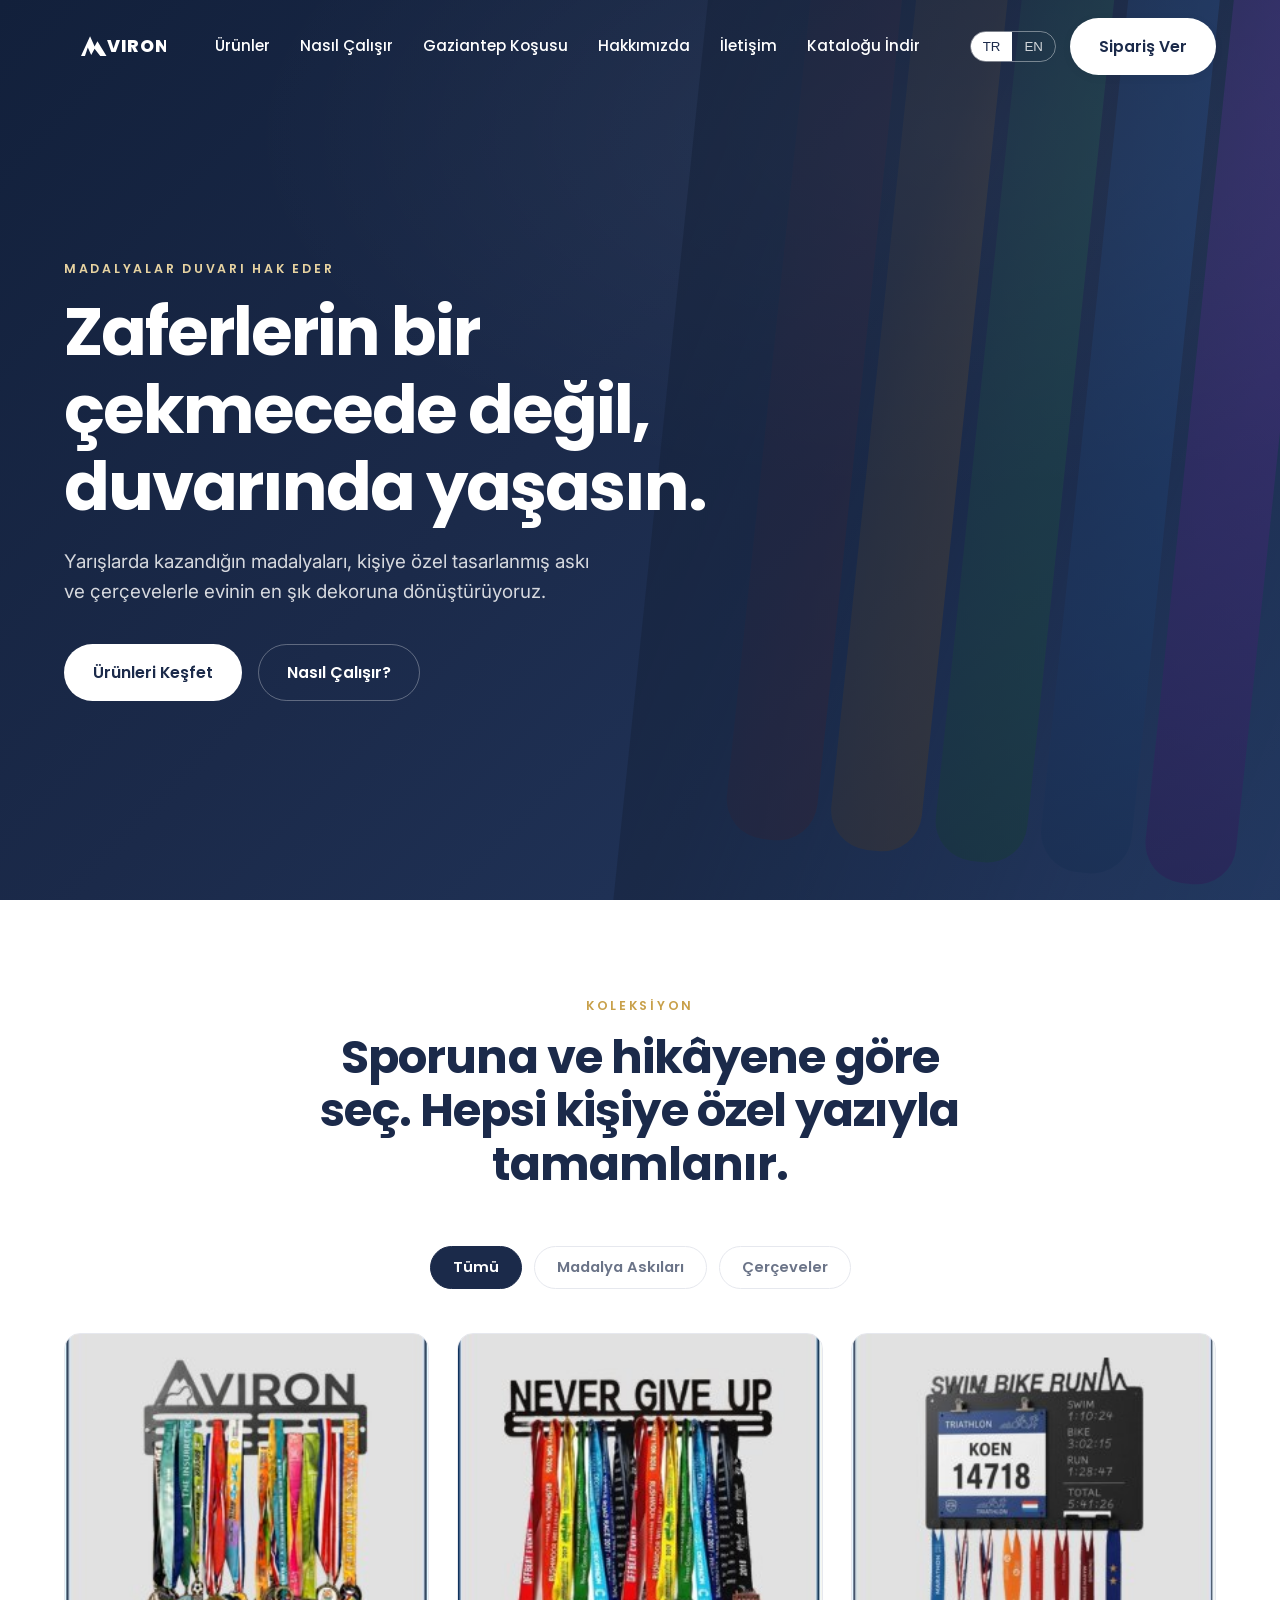
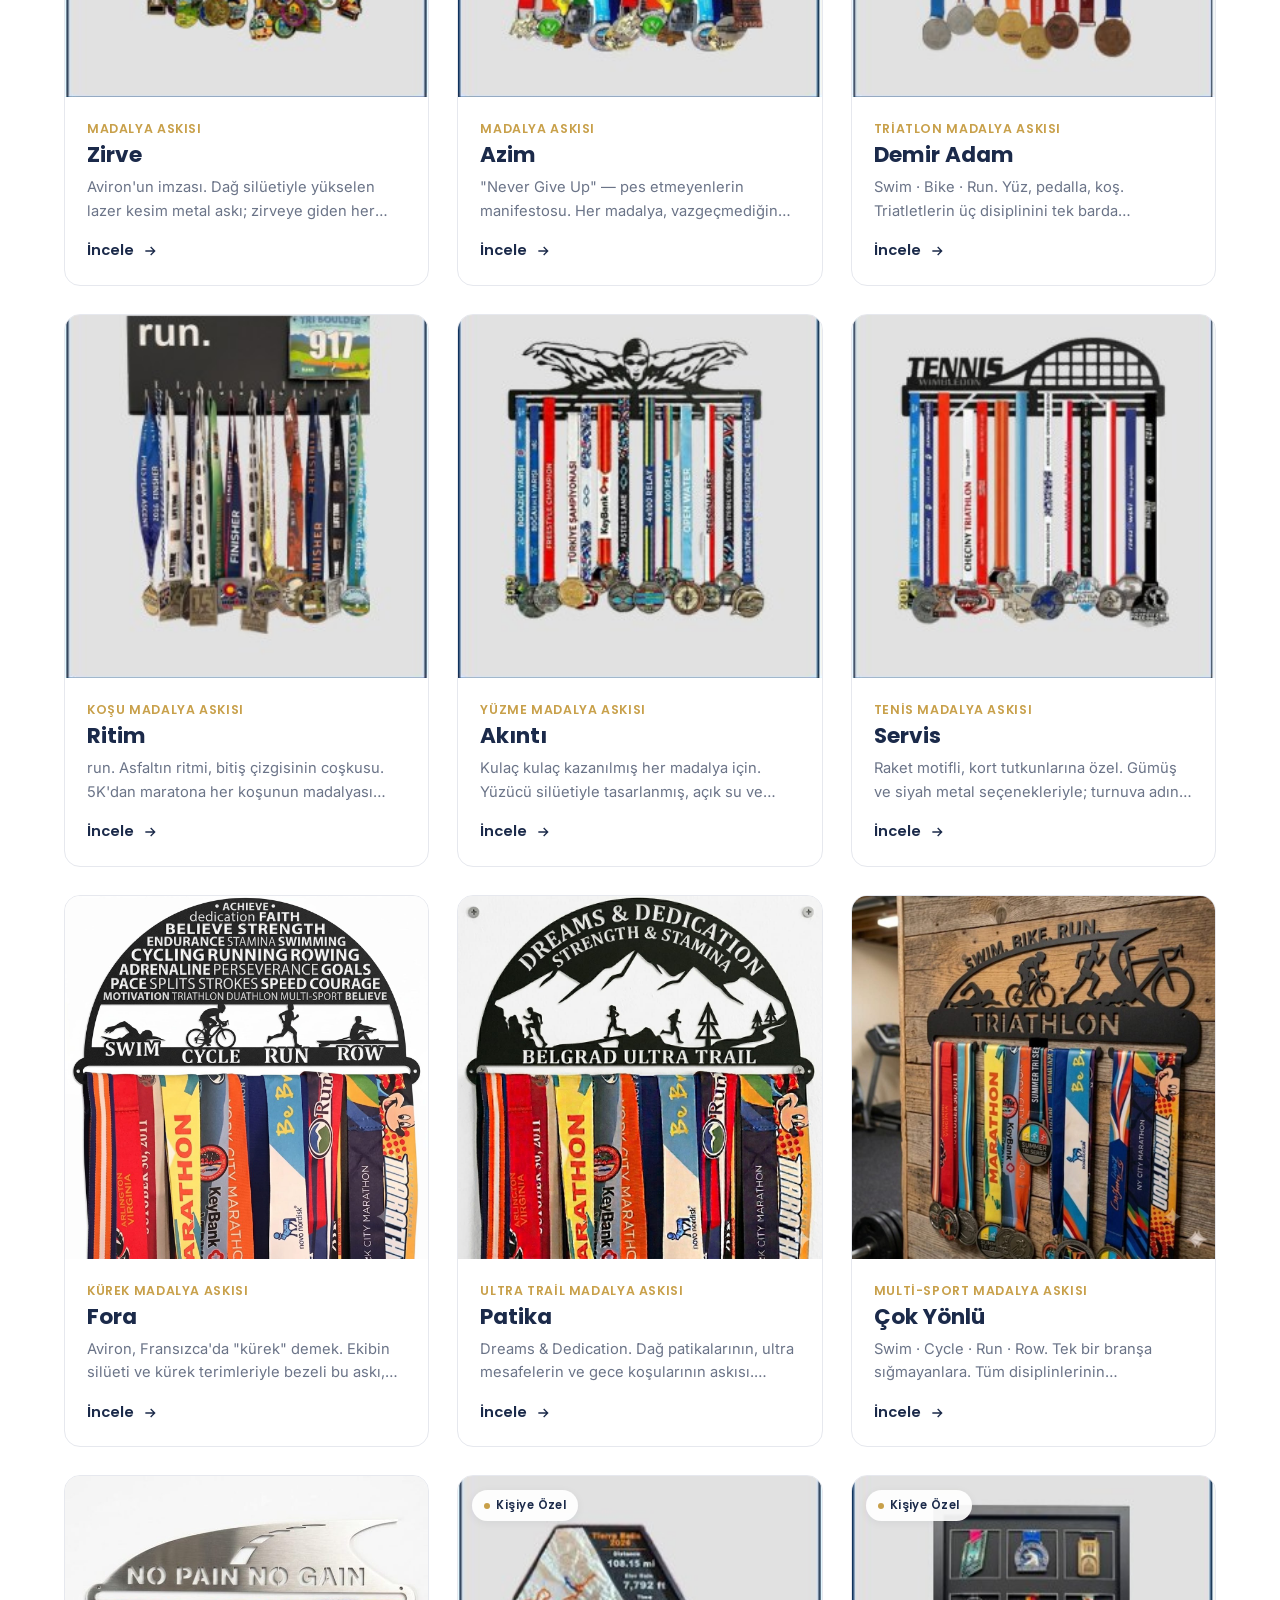
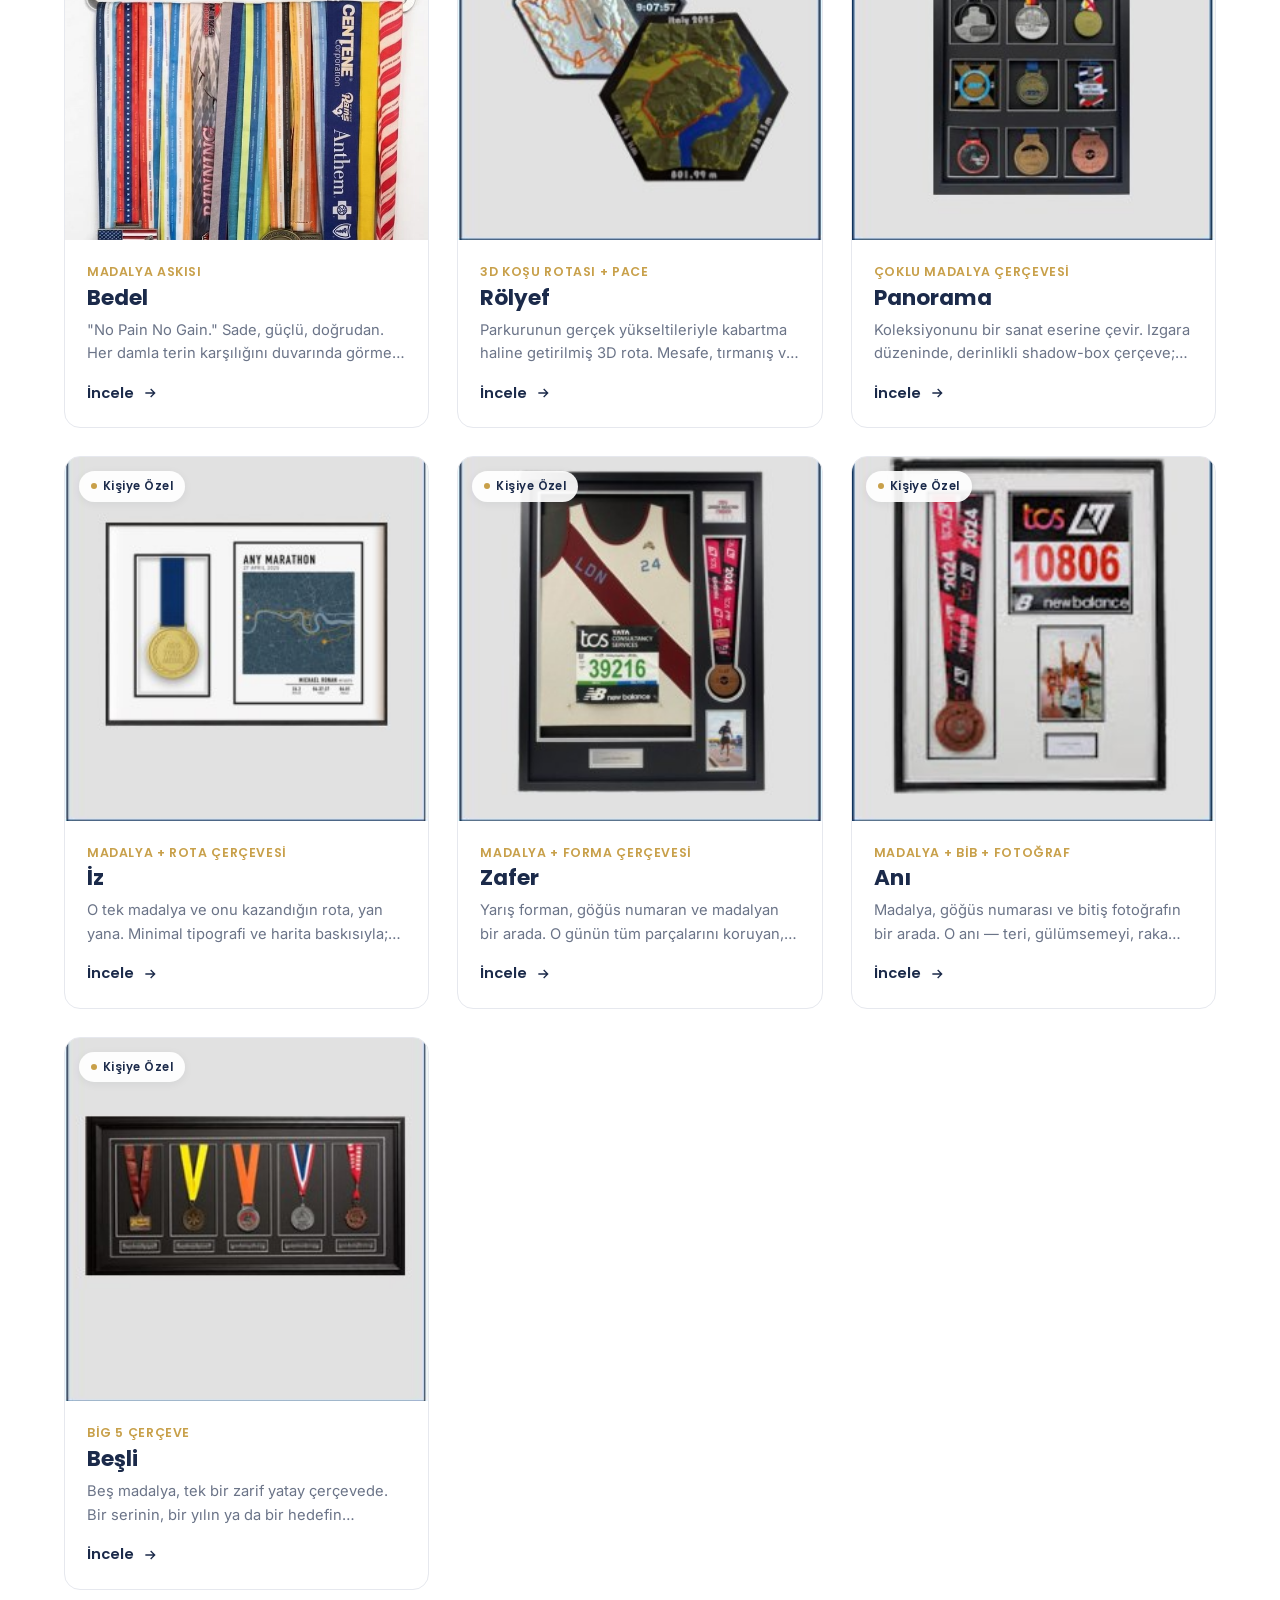
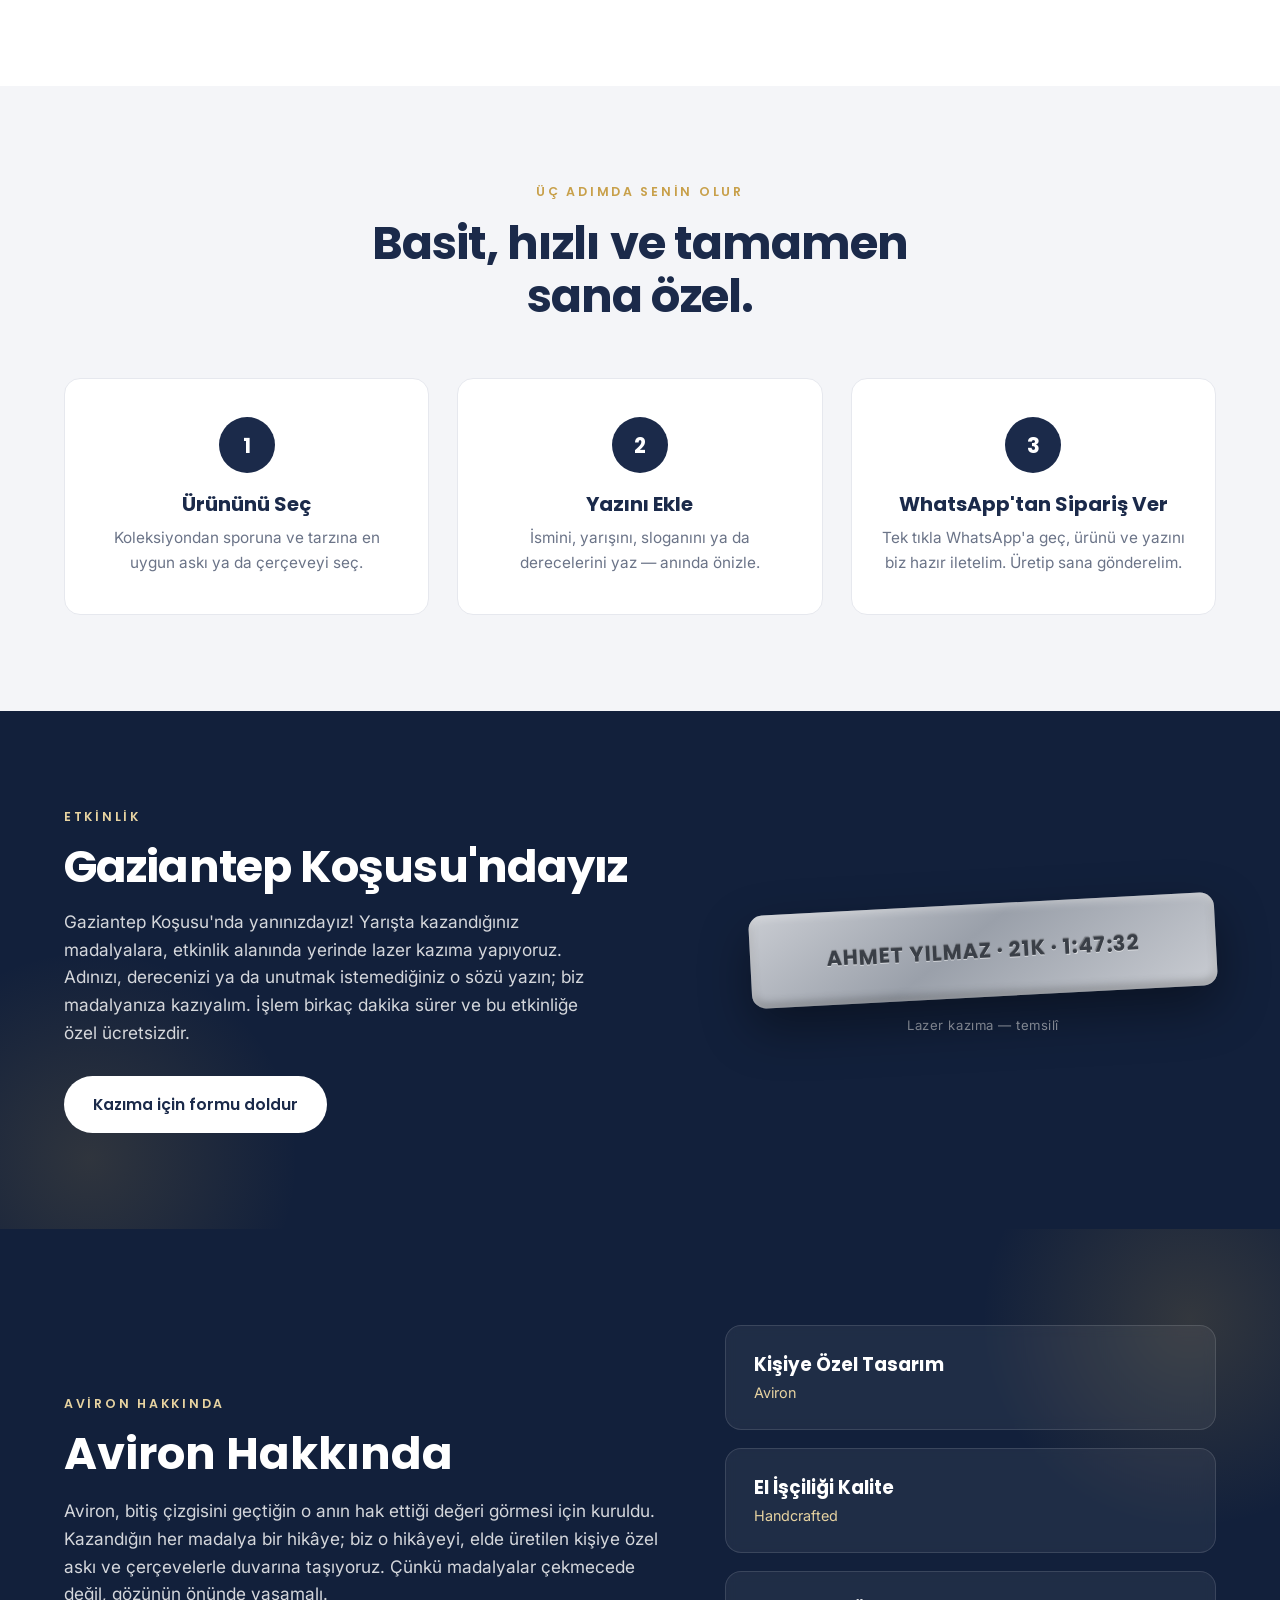
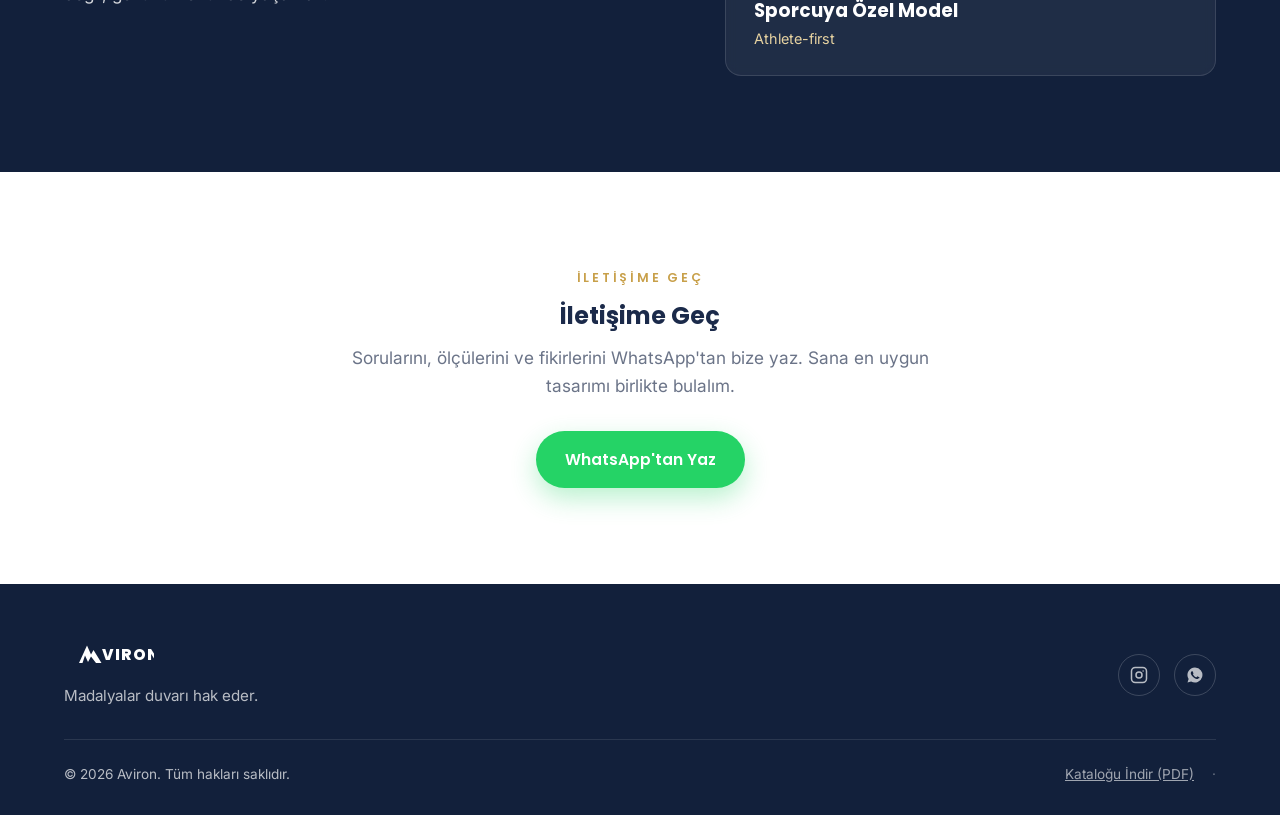
==== commit 5ed6fb2f: "Add Gaziantep event page: on-site medal engraving form Add an event landing section on the homepage " ====
--- a/index.html
+++ b/index.html
@@ -25,6 +25,7 @@
       <nav class="nav" id="nav">
         <a href="#products" data-i18n="nav.products">Ürünler</a>
         <a href="#how" data-i18n="nav.how">Nasıl Çalışır</a>
+        <a href="#gaziantep" data-i18n="nav.event">Gaziantep Koşusu</a>
         <a href="#about" data-i18n="nav.about">Hakkımızda</a>
         <a href="#contact" data-i18n="nav.contact">İletişim</a>
         <a href="#" id="navCatalog" data-i18n="nav.catalog">Kataloğu İndir</a>
@@ -102,6 +103,24 @@
     </div>
   </section>
 
+  <!-- ================= GAZİANTEP KOŞUSU ================= -->
+  <section class="section event-band" id="gaziantep">
+    <div class="container">
+      <div class="event-inner reveal">
+        <div class="event-text">
+          <span class="eyebrow" data-i18n="event.eyebrow">ETKİNLİK</span>
+          <h2 data-i18n="event.title">Gaziantep Koşusu'ndayız</h2>
+          <p data-i18n="event.body">Gaziantep Koşusu'nda yanınızdayız! Yarışta kazandığınız madalyalara, etkinlik alanında yerinde lazer kazıma yapıyoruz.</p>
+          <a href="etkinlik.html" class="btn btn-light" data-i18n="event.cta">Kazıma için formu doldur</a>
+        </div>
+        <div class="event-plate-wrap" aria-hidden="true">
+          <div class="event-plate"><span>AHMET YILMAZ · 21K · 1:47:32</span></div>
+          <div class="event-plate-cap">Lazer kazıma — temsilî</div>
+        </div>
+      </div>
+    </div>
+  </section>
+
   <!-- ================= ABOUT ================= -->
   <section class="section about" id="about">
     <div class="container">
@@ -156,7 +175,7 @@
         <span>© <span id="year"></span> Aviron. <span data-i18n="footer.rights">Tüm hakları saklıdır.</span></span>
         <span style="display:flex;gap:18px;align-items:center">
           <a href="#" id="footerCatalog" style="opacity:.85;text-decoration:underline" data-i18n="catalog.download">Kataloğu İndir (PDF)</a>
-          <a href="/admin.html" rel="nofollow">·</a>
+          <a href="admin.html" rel="nofollow">·</a>
         </span>
       </div>
     </div>
--- a/assets/css/style.css
+++ b/assets/css/style.css
@@ -205,6 +205,30 @@
 .stat b{font-family:var(--font-head);font-size:1.15rem;color:#fff;display:block}
 .stat span{color:var(--gold-soft);font-size:.9rem}
 
+/* ---------- Gaziantep event band ---------- */
+.event-band{background:var(--navy-deep);color:#fff;position:relative;overflow:hidden}
+.event-band::before{content:"";position:absolute;bottom:-140px;left:-120px;width:420px;height:420px;border-radius:50%;background:radial-gradient(circle,rgba(200,160,74,.16),transparent 70%)}
+.event-inner{display:grid;grid-template-columns:1.15fr .85fr;gap:56px;align-items:center;position:relative;z-index:1}
+.event-band .eyebrow{color:var(--gold-soft)}
+.event-band h2{color:#fff;font-size:clamp(1.9rem,4vw,2.8rem);letter-spacing:-.02em}
+.event-band p{color:rgba(255,255,255,.82);font-size:1.08rem;margin:16px 0 30px;max-width:520px}
+.event-plate-wrap{text-align:center}
+.event-plate{
+  background:linear-gradient(145deg,#c9ccd2,#9aa0aa 45%,#c9ccd2);border-radius:14px;
+  padding:30px 26px;box-shadow:inset 0 2px 8px rgba(255,255,255,.5),inset 0 -4px 10px rgba(0,0,0,.3),0 20px 50px rgba(0,0,0,.4);
+  transform:rotate(-3deg)
+}
+.event-plate span{
+  font-family:var(--font-head);font-weight:700;font-size:1.3rem;letter-spacing:.05em;color:#3a3f47;
+  text-transform:uppercase;text-shadow:0 1px 0 rgba(255,255,255,.55),0 -1px 1px rgba(0,0,0,.35);word-break:break-word
+}
+.event-plate-cap{margin-top:18px;font-size:.82rem;color:rgba(255,255,255,.55);letter-spacing:.04em}
+@media(max-width:820px){
+  .event-inner{grid-template-columns:1fr;gap:36px;text-align:center}
+  .event-band p{margin-left:auto;margin-right:auto}
+  .event-plate{transform:none;max-width:360px;margin:0 auto}
+}
+
 /* ---------- Contact ---------- */
 .contact{text-align:center}
 .contact .container{max-width:680px}
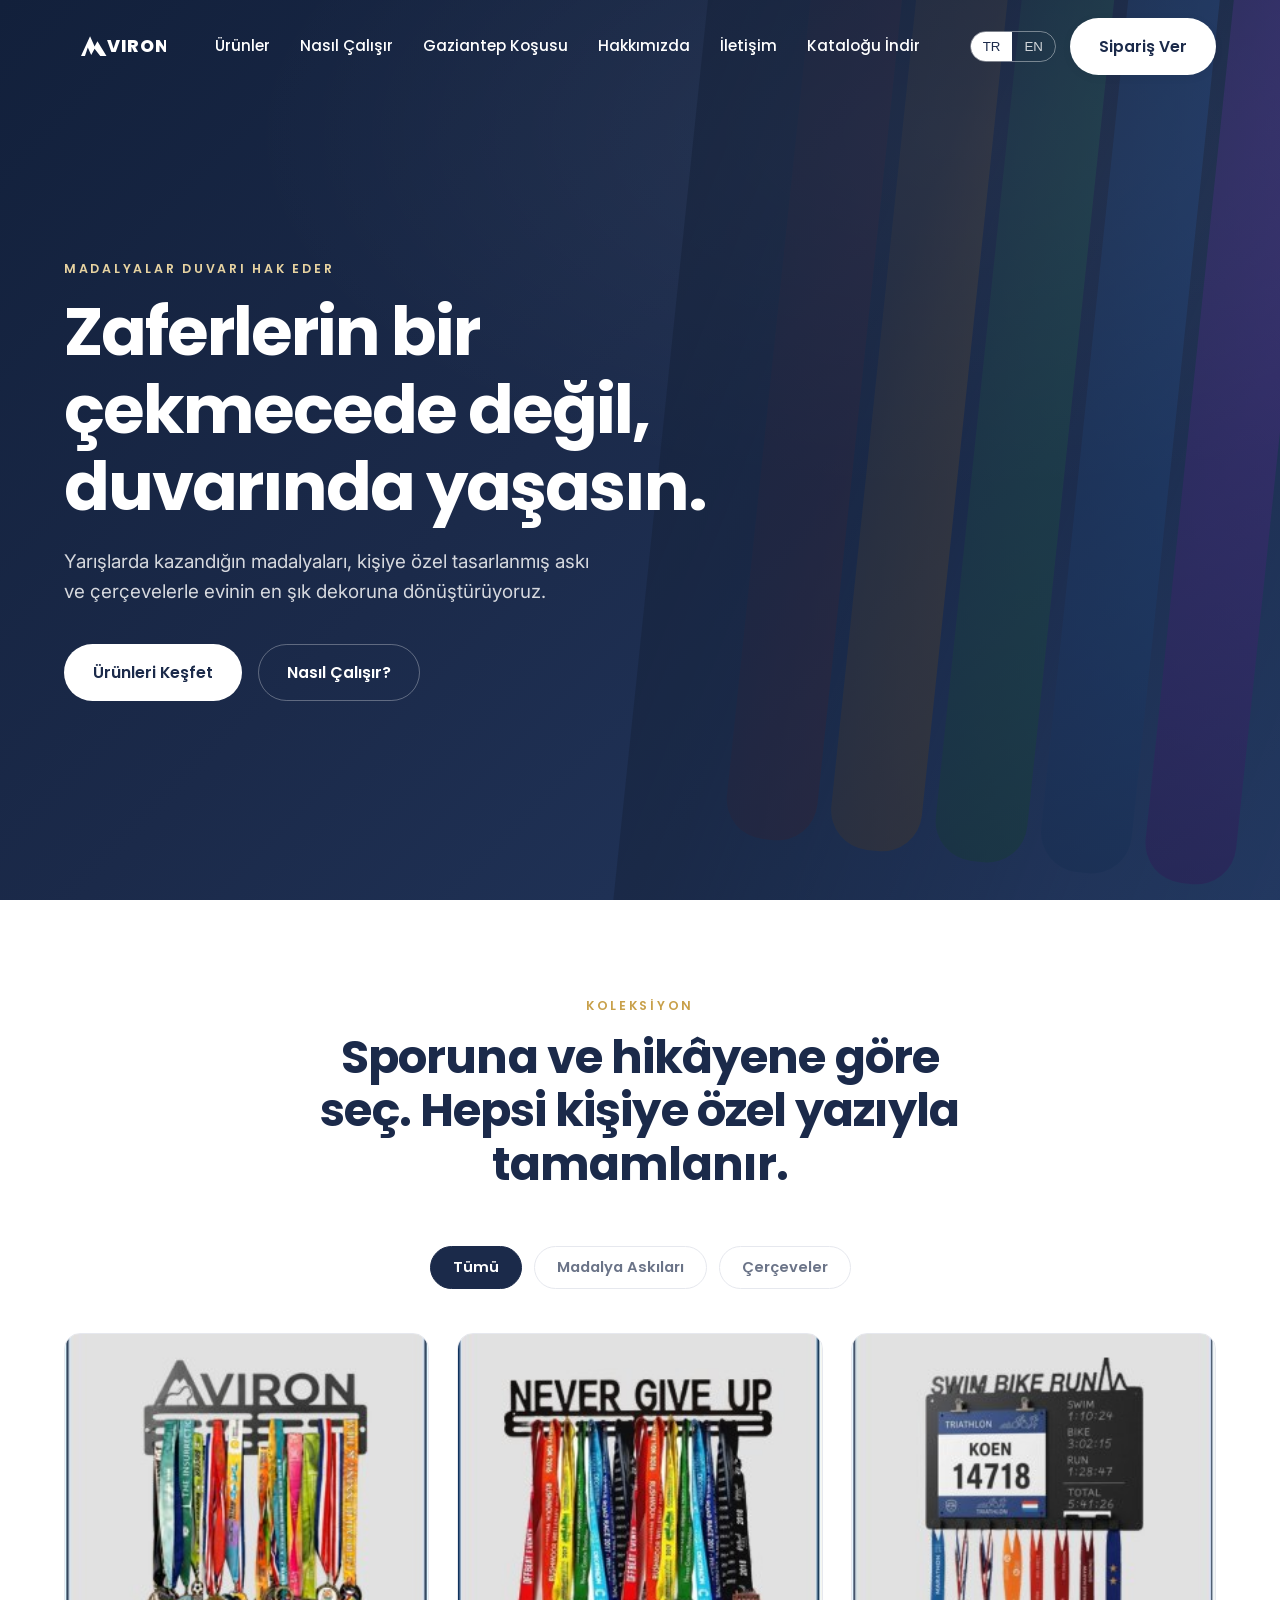
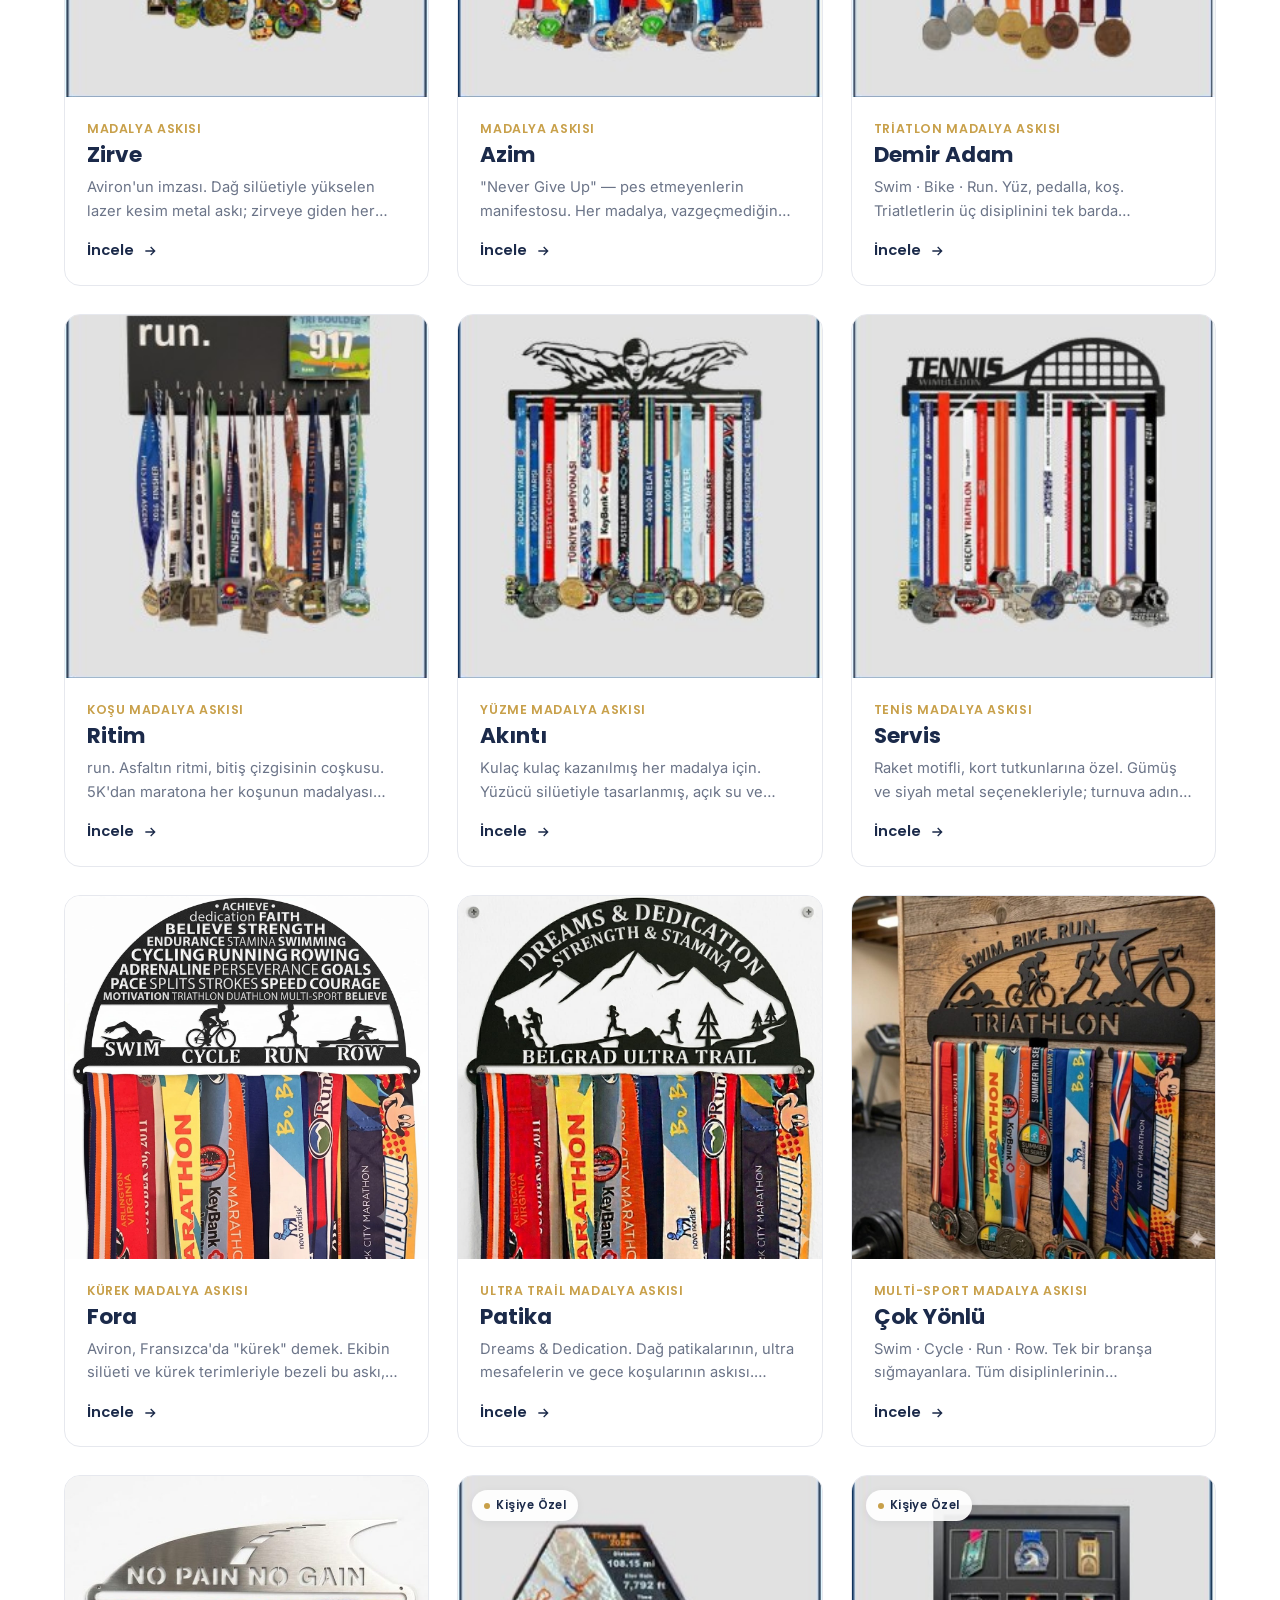
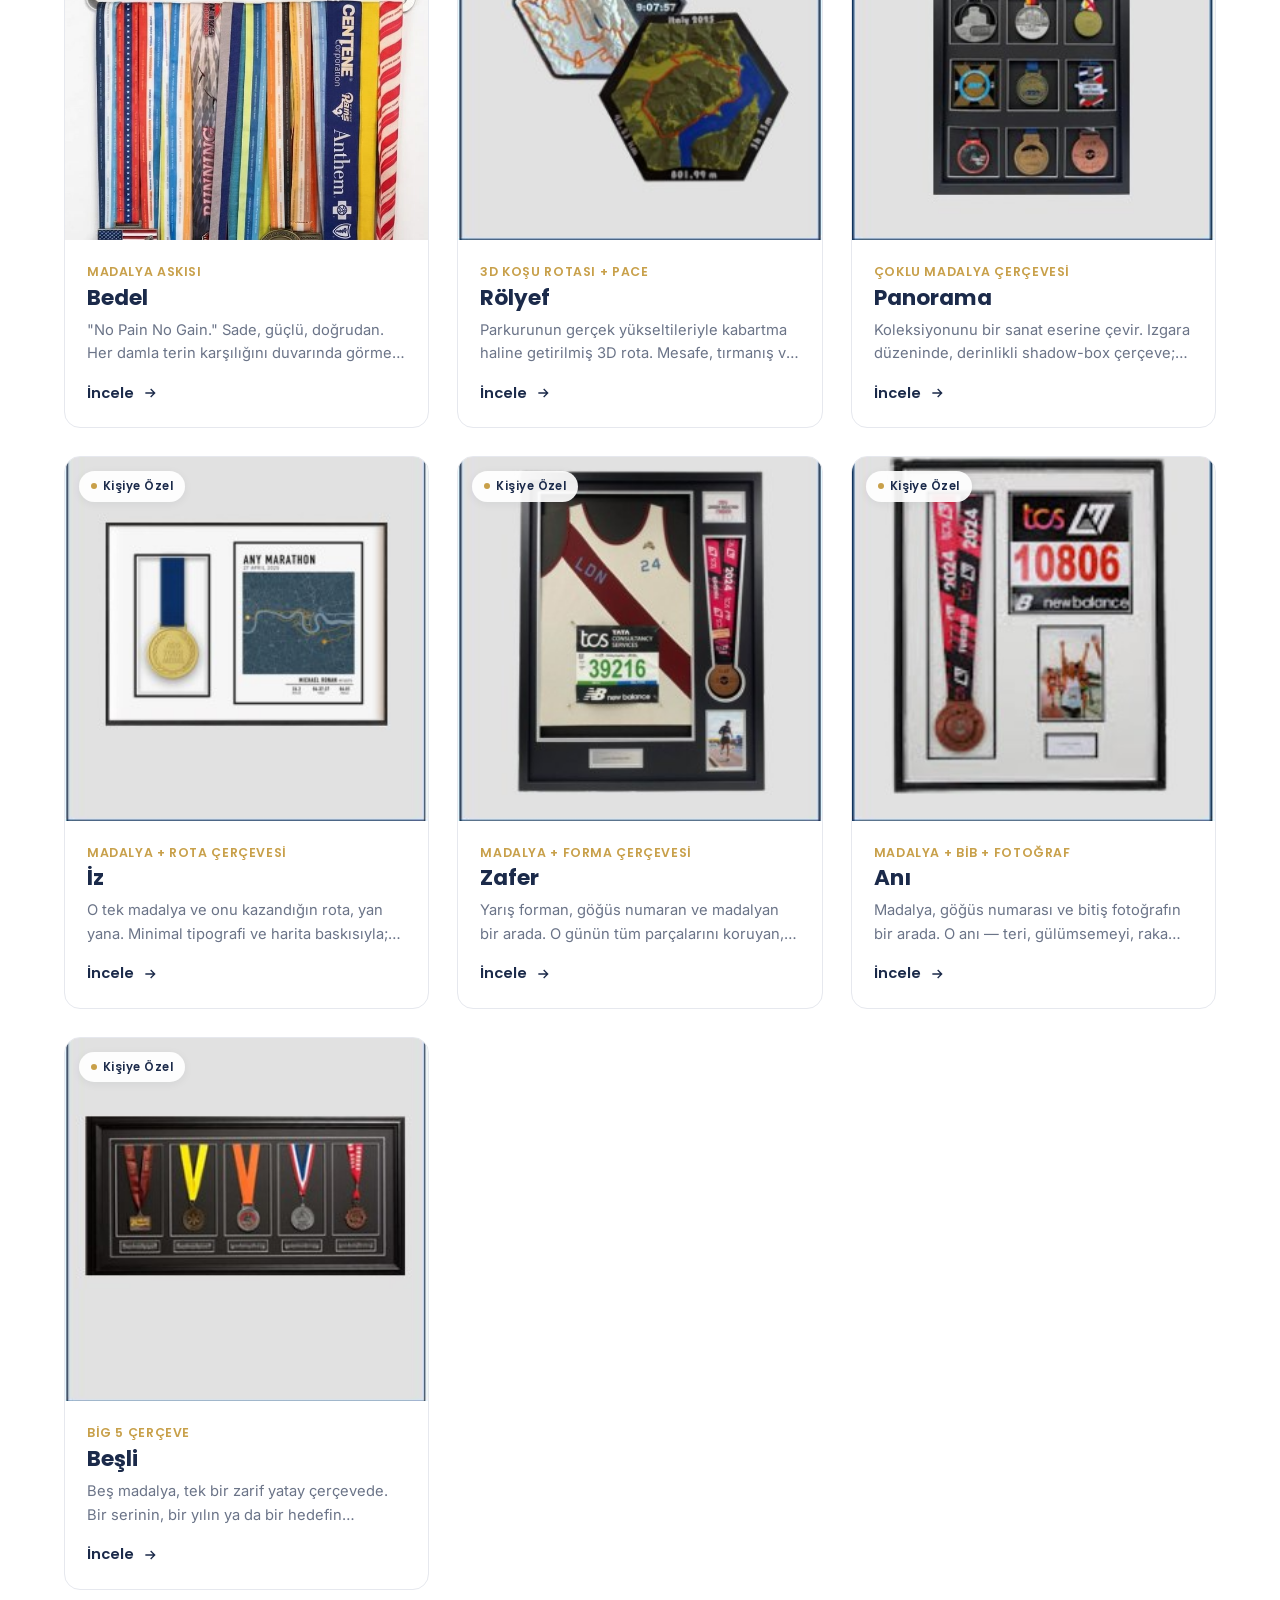
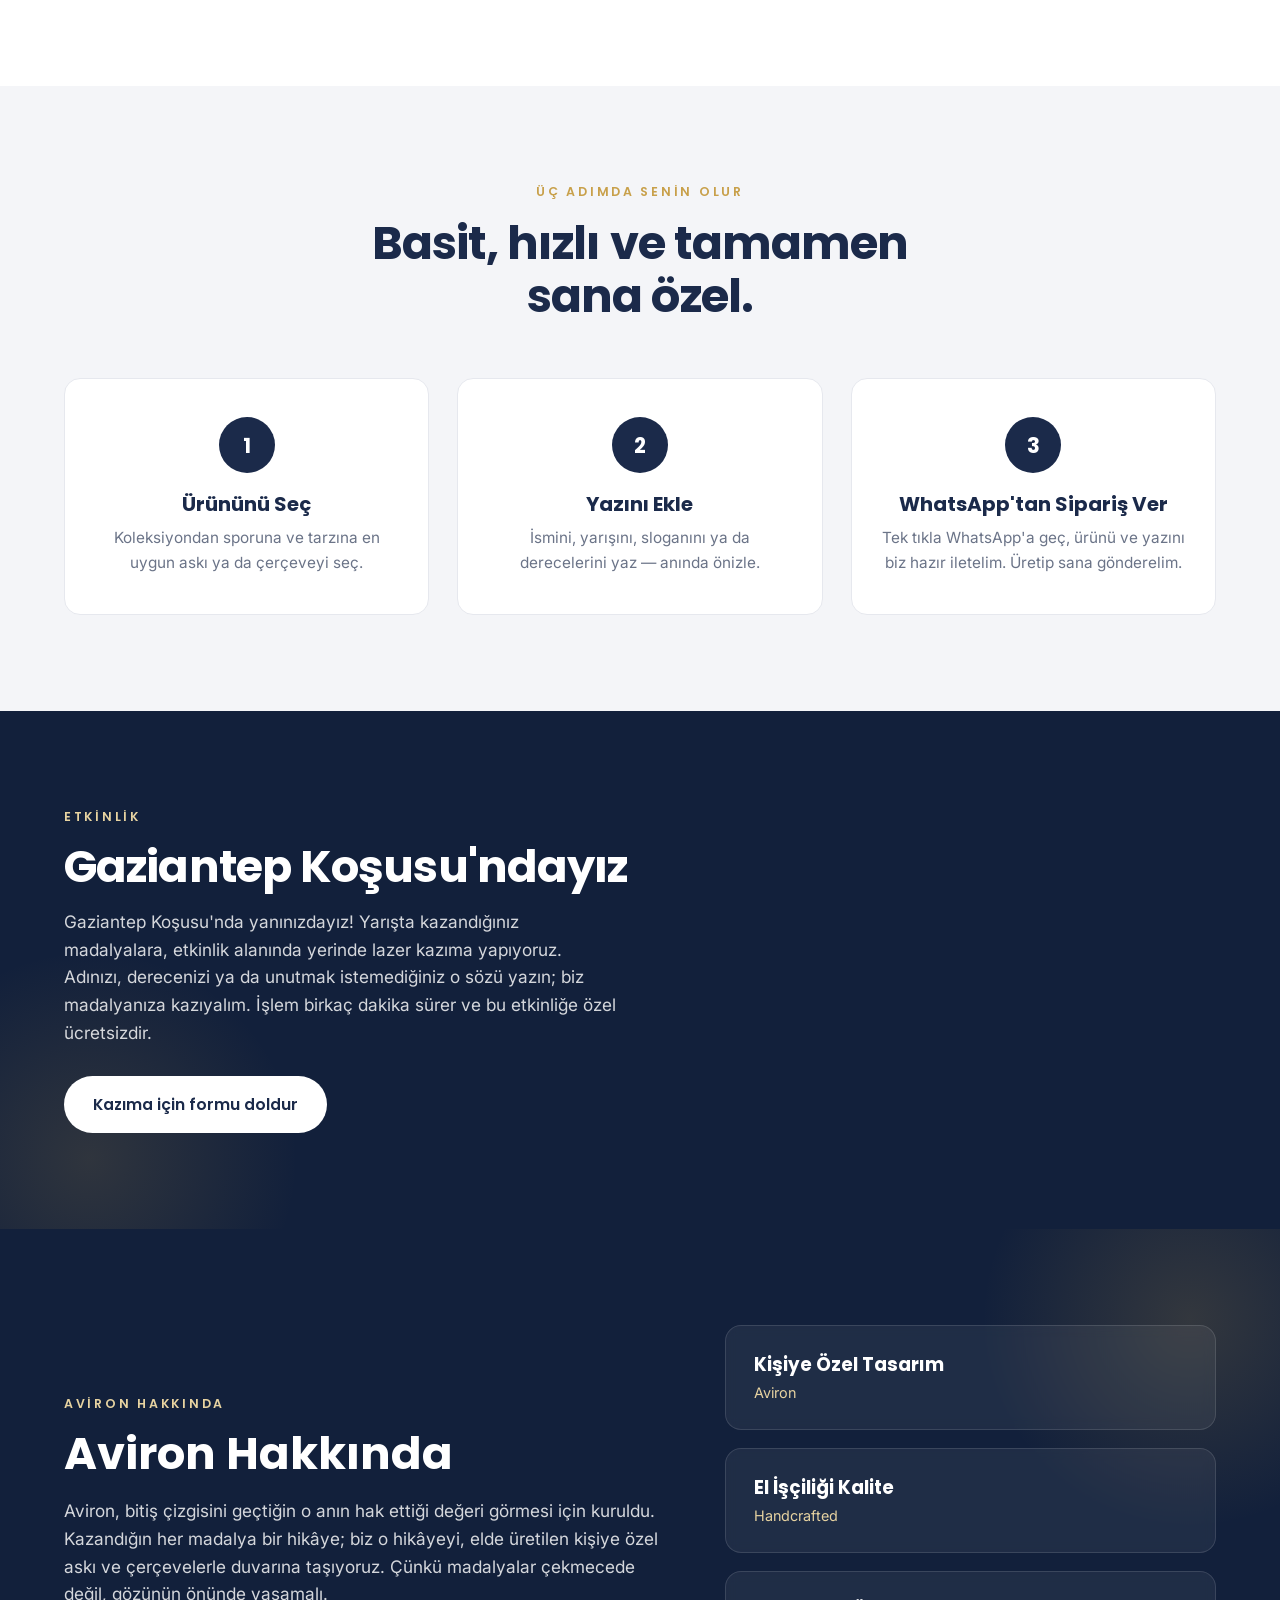
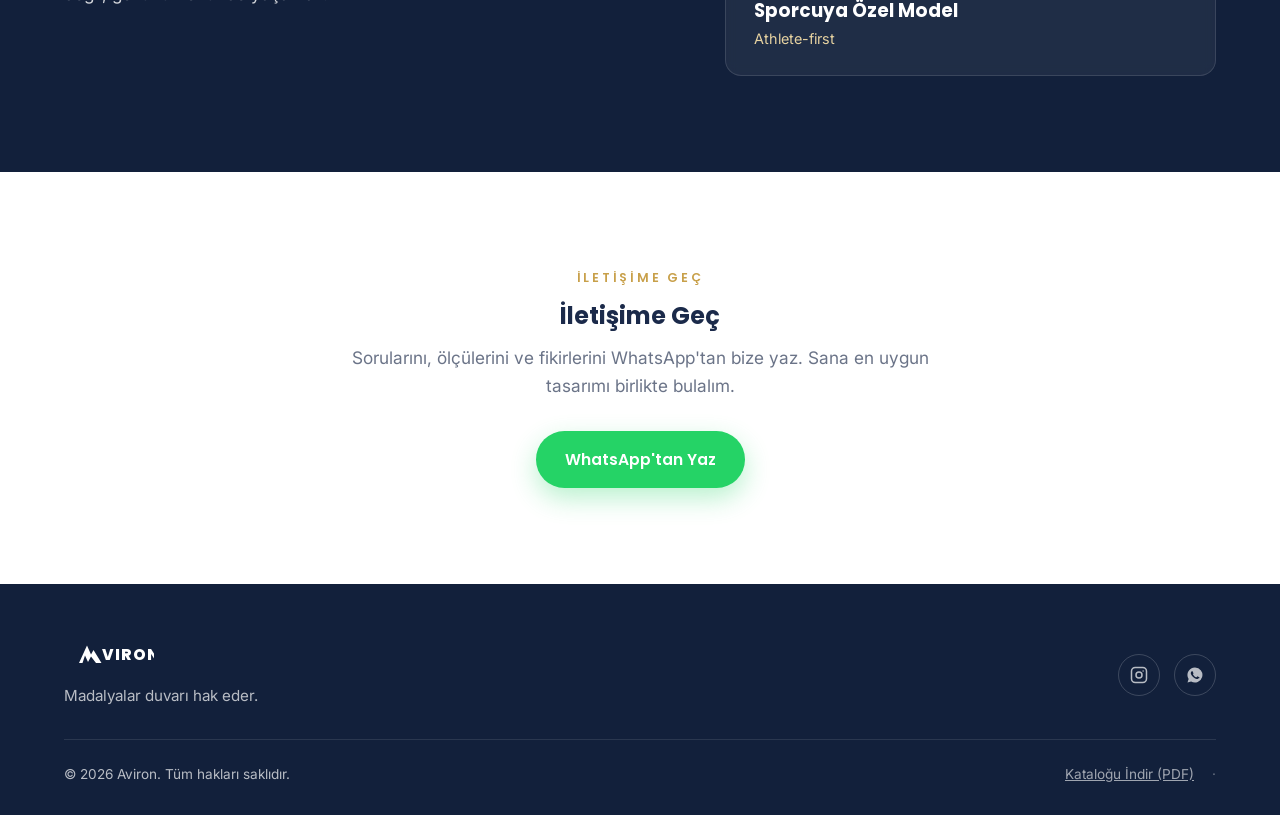
==== commit 6815b7b6: "Simplify Gaziantep band to text + form button only Remove the sample engraving plate visual from the" ====
--- a/index.html
+++ b/index.html
@@ -113,10 +113,6 @@
           <p data-i18n="event.body">Gaziantep Koşusu'nda yanınızdayız! Yarışta kazandığınız madalyalara, etkinlik alanında yerinde lazer kazıma yapıyoruz.</p>
           <a href="etkinlik.html" class="btn btn-light" data-i18n="event.cta">Kazıma için formu doldur</a>
         </div>
-        <div class="event-plate-wrap" aria-hidden="true">
-          <div class="event-plate"><span>AHMET YILMAZ · 21K · 1:47:32</span></div>
-          <div class="event-plate-cap">Lazer kazıma — temsilî</div>
-        </div>
       </div>
     </div>
   </section>
--- a/assets/css/style.css
+++ b/assets/css/style.css
@@ -208,26 +208,10 @@
 /* ---------- Gaziantep event band ---------- */
 .event-band{background:var(--navy-deep);color:#fff;position:relative;overflow:hidden}
 .event-band::before{content:"";position:absolute;bottom:-140px;left:-120px;width:420px;height:420px;border-radius:50%;background:radial-gradient(circle,rgba(200,160,74,.16),transparent 70%)}
-.event-inner{display:grid;grid-template-columns:1.15fr .85fr;gap:56px;align-items:center;position:relative;z-index:1}
+.event-inner{position:relative;z-index:1;max-width:640px}
 .event-band .eyebrow{color:var(--gold-soft)}
 .event-band h2{color:#fff;font-size:clamp(1.9rem,4vw,2.8rem);letter-spacing:-.02em}
-.event-band p{color:rgba(255,255,255,.82);font-size:1.08rem;margin:16px 0 30px;max-width:520px}
-.event-plate-wrap{text-align:center}
-.event-plate{
-  background:linear-gradient(145deg,#c9ccd2,#9aa0aa 45%,#c9ccd2);border-radius:14px;
-  padding:30px 26px;box-shadow:inset 0 2px 8px rgba(255,255,255,.5),inset 0 -4px 10px rgba(0,0,0,.3),0 20px 50px rgba(0,0,0,.4);
-  transform:rotate(-3deg)
-}
-.event-plate span{
-  font-family:var(--font-head);font-weight:700;font-size:1.3rem;letter-spacing:.05em;color:#3a3f47;
-  text-transform:uppercase;text-shadow:0 1px 0 rgba(255,255,255,.55),0 -1px 1px rgba(0,0,0,.35);word-break:break-word
-}
-.event-plate-cap{margin-top:18px;font-size:.82rem;color:rgba(255,255,255,.55);letter-spacing:.04em}
-@media(max-width:820px){
-  .event-inner{grid-template-columns:1fr;gap:36px;text-align:center}
-  .event-band p{margin-left:auto;margin-right:auto}
-  .event-plate{transform:none;max-width:360px;margin:0 auto}
-}
+.event-band p{color:rgba(255,255,255,.82);font-size:1.08rem;margin:16px 0 30px;max-width:560px}
 
 /* ---------- Contact ---------- */
 .contact{text-align:center}
